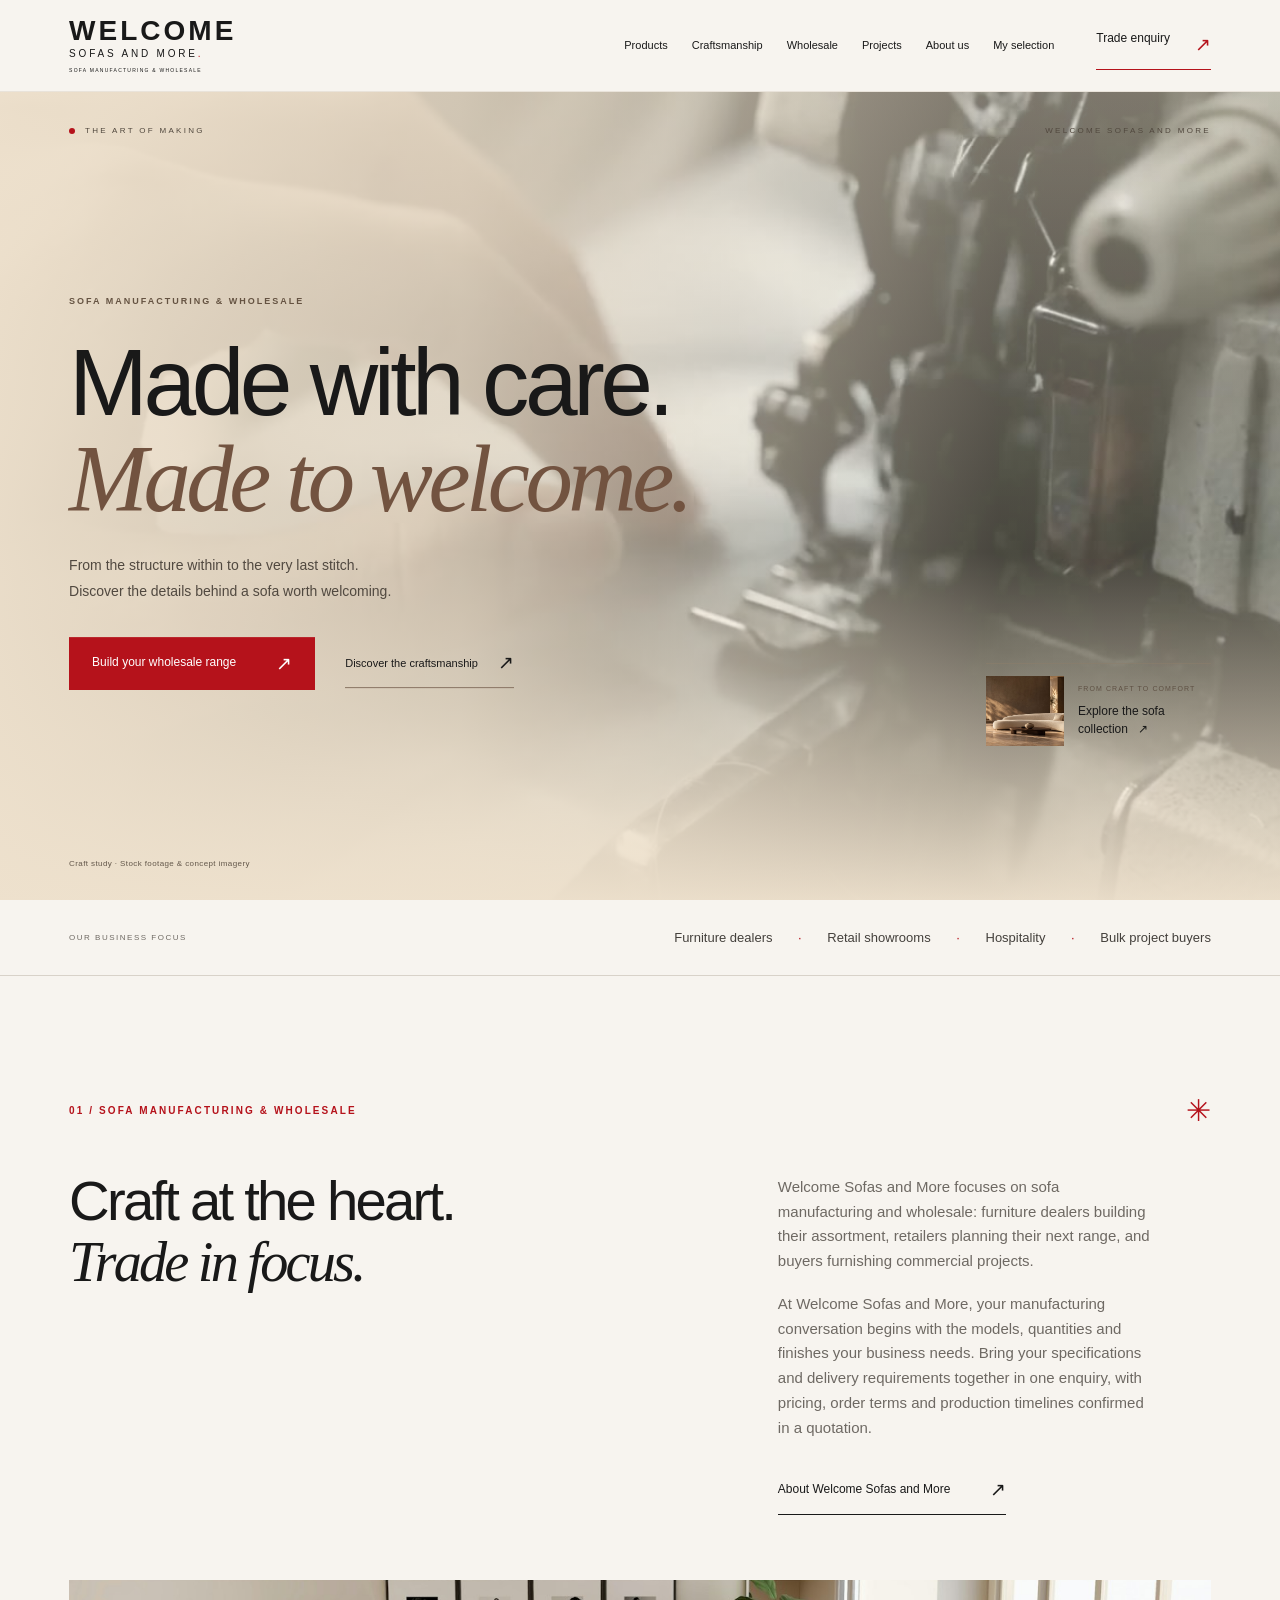
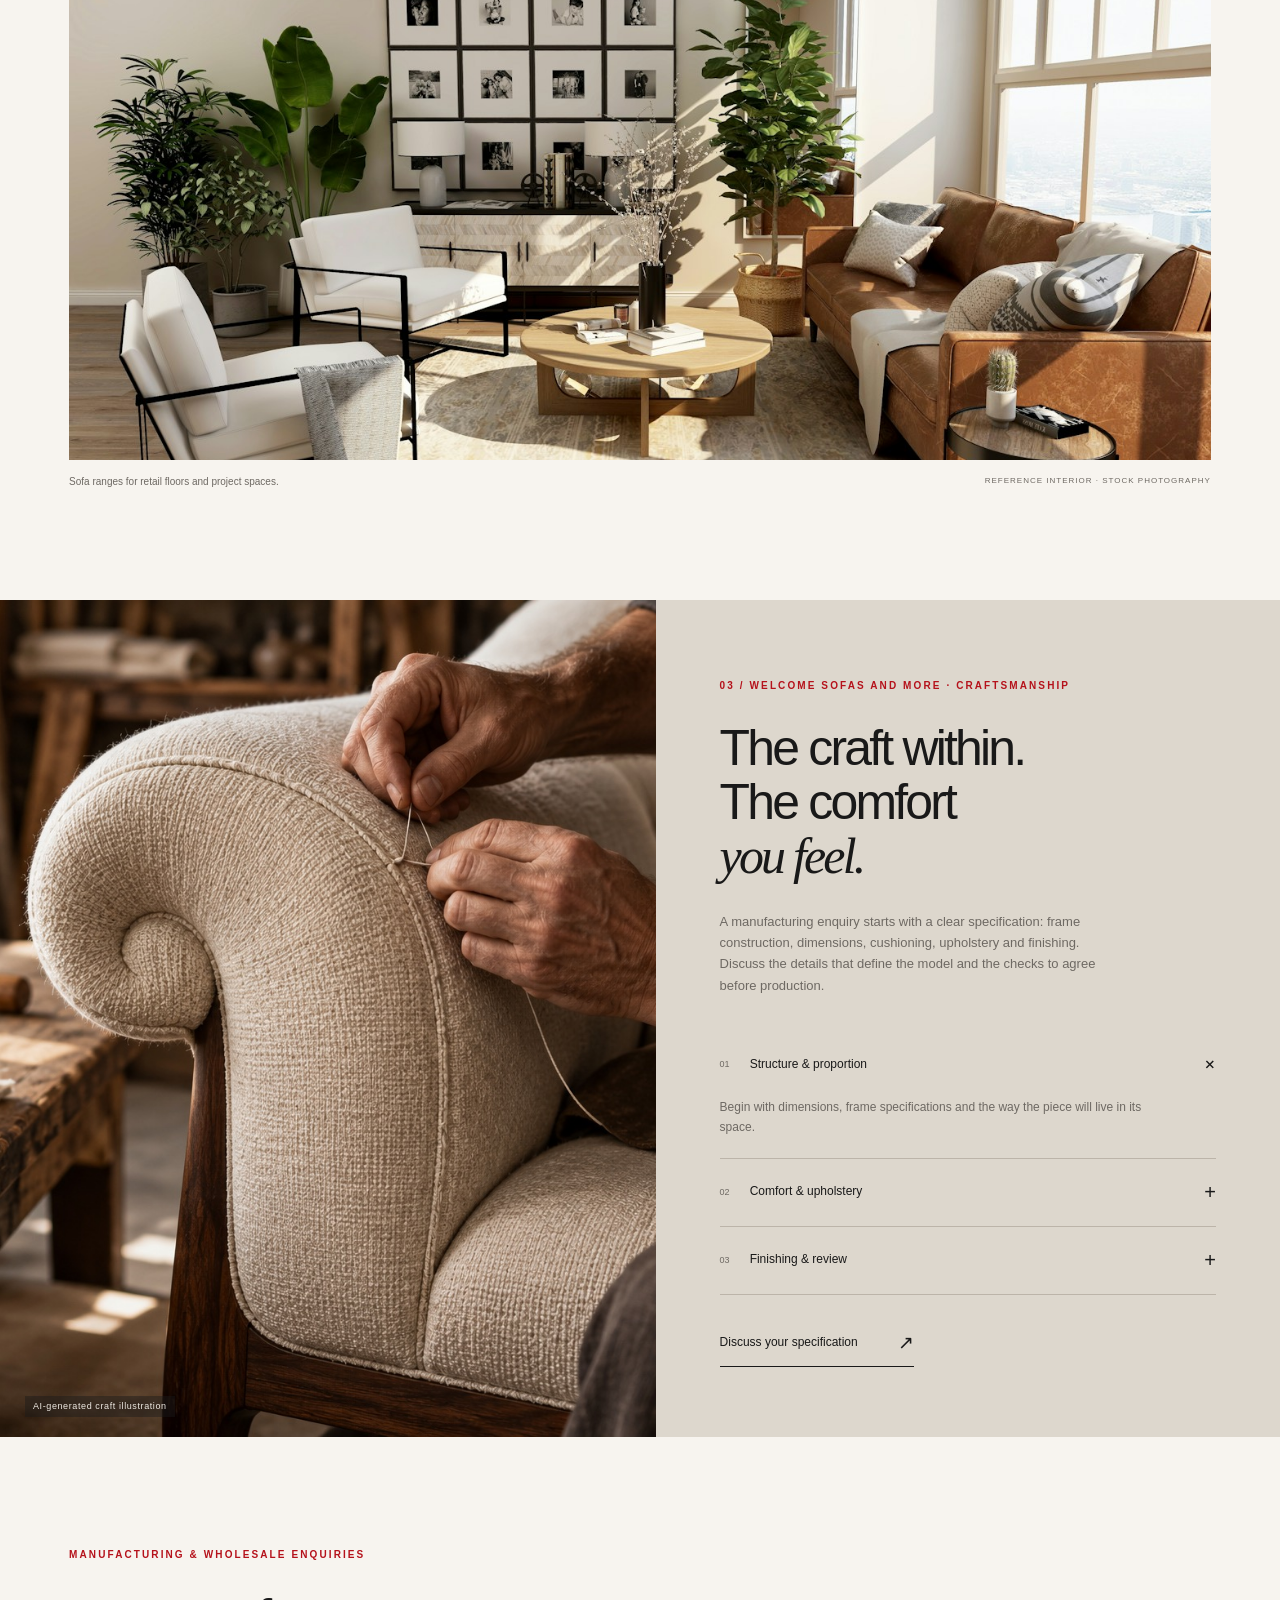
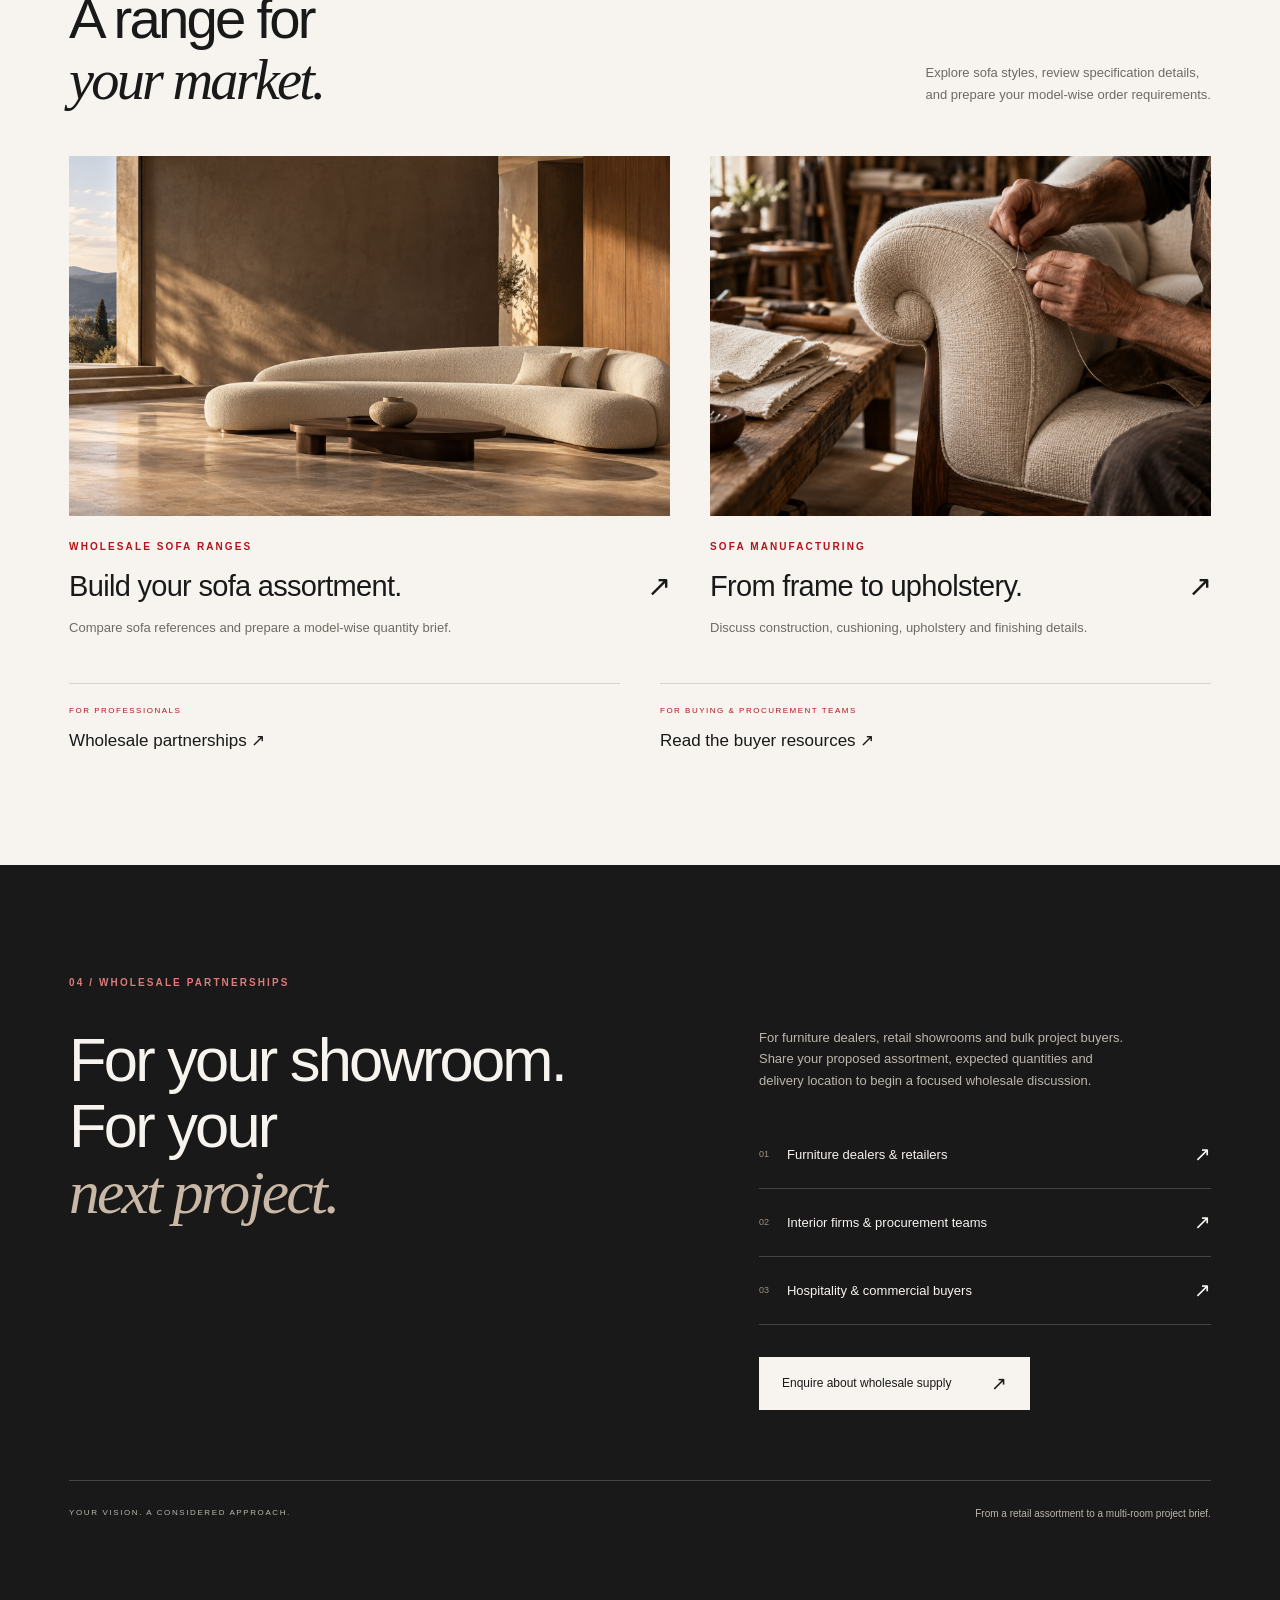
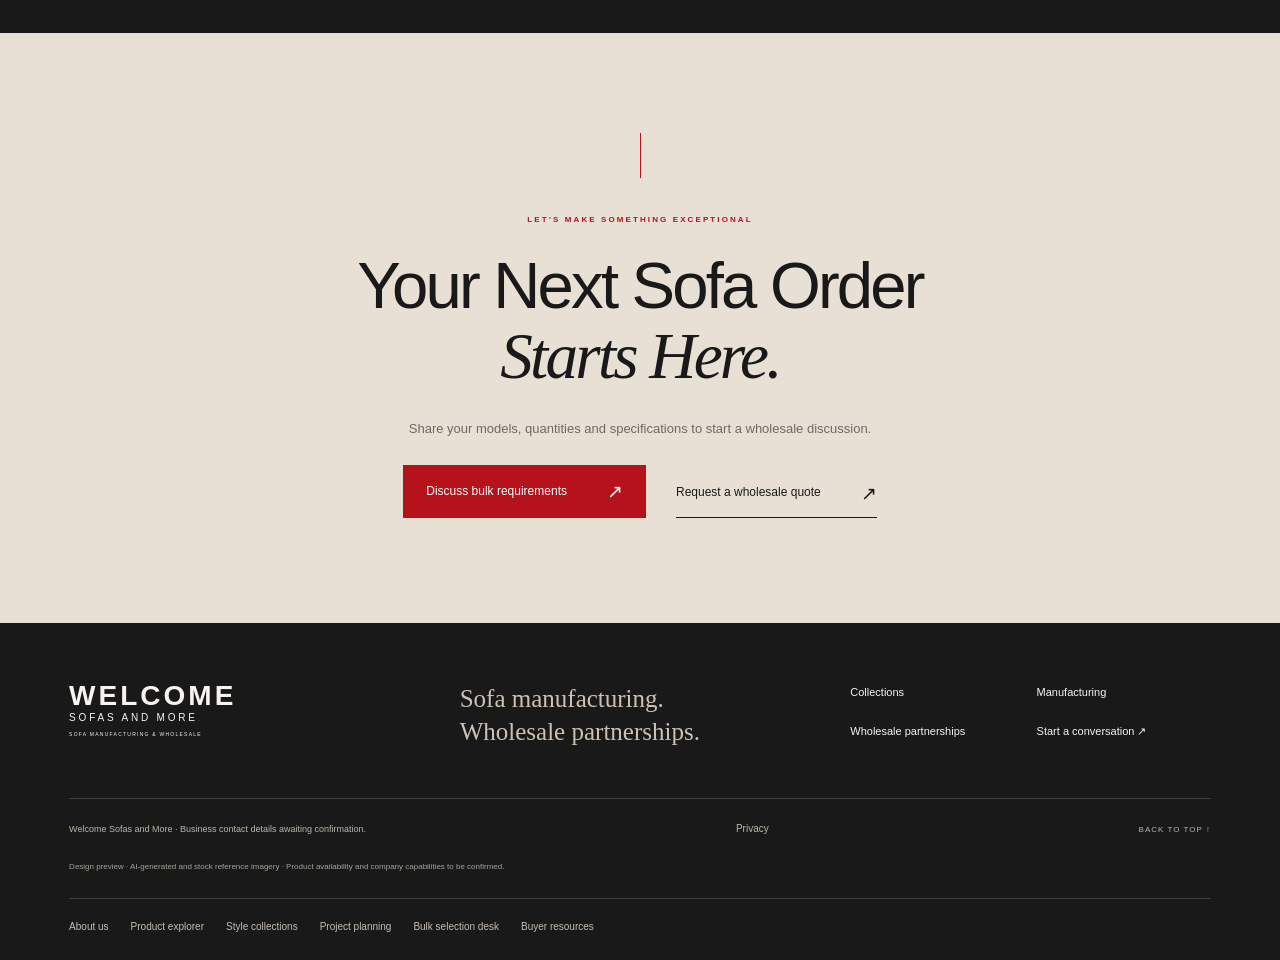
==== index.html @ 9135ab75 "Publish Welcome Sofas and More website" ====
<!doctype html>
<html lang="en">
<head>
<meta charset="utf-8"><meta name="viewport" content="width=device-width,initial-scale=1">
<title>Sofa Manufacturing & Wholesale Supply | Welcome Sofas and More</title>
<meta name="description" content="Sofa manufacturing and wholesale enquiries for furniture dealers, retailers, hospitality and commercial project buyers.">
<meta name="robots" content="noindex,nofollow">
<meta property="og:title" content="Sofa Manufacturing & Wholesale Supply"><meta property="og:description" content="Sofa manufacturing and wholesale enquiries for furniture dealers, retailers, hospitality and commercial project buyers."><meta property="og:type" content="website"><meta property="og:url" content="https://jaseelamp.github.io/welcome-sofas-and-more-site/index.html"><meta property="og:image" content="https://jaseelamp.github.io/welcome-sofas-and-more-site/assets/hero.jpg"><meta name="twitter:card" content="summary_large_image"><meta name="theme-color" content="#F7F4EF">
<link rel="icon" href="assets/favicon.svg" type="image/svg+xml"><link rel="stylesheet" href="style.css"><link rel="preload" as="image" href="assets/craft-poster.jpg">
<script src="config.js" defer></script><script src="catalog-data.js" defer></script><script src="app.js" defer></script><script src="commerce.js" defer></script>
<script src="hero-film.js" defer></script></head>
<body data-page="index.html">
<div class="reading-progress" aria-hidden="true"></div>
<a class="skip" href="#main">Skip to content</a>
<header class="header"><a href="index.html" class="wordmark" aria-label="Home"><span data-brand><span class="brand-name">WELCOME</span><span class="brand-subname">SOFAS AND MORE<span class="brand-dot">.</span></span></span><small>SOFA MANUFACTURING & WHOLESALE</small></a><nav aria-label="Main navigation" id="navigation"><a href="products.html">Products</a><a href="craft.html">Craftsmanship</a><a href="trade.html">Wholesale</a><a href="projects.html">Projects</a><a href="about.html">About us</a><a href="bulk.html">My selection</a></nav><a class="header-cta" href="enquire.html#enquire">Trade enquiry <span>↗</span></a><button class="menu-toggle" aria-expanded="false" aria-controls="navigation" aria-label="Open navigation"><span></span><span></span></button></header>
<main id="main"><section class="hero hero-cinema" id="home" aria-labelledby="hero-title">
<img class="hero-poster" src="assets/craft-poster.jpg" width="1280" height="720" alt="Close-up reference of hands guiding fabric through a sewing machine" fetchpriority="high">
<video id="hero-film" class="hero-film" muted loop playsinline preload="none" data-src="assets/craft-film.mp4" aria-hidden="true" tabindex="-1"></video>
<div class="hero-shade"></div><div class="cinema-topline"><span><i></i> THE ART OF MAKING</span><span>WELCOME SOFAS AND MORE</span></div>
<div class="hero-copy"><p class="eyebrow light">SOFA MANUFACTURING & WHOLESALE</p><h1 id="hero-title">Made with care.<br><em>Made to welcome.</em></h1><p class="hero-description">From the structure within to the very last stitch.<br class="desktop-break"> Discover the details behind a sofa worth welcoming.</p><div class="hero-actions"><a class="button red" href="enquire.html#enquire" data-enquiry="Wholesale & dealer enquiry">Build your wholesale range <span>↗</span></a><a class="text-link" href="craft.html#craft">Discover the craftsmanship <span>↗</span></a></div></div>
<a class="cinema-aside" href="products.html"><span class="cinema-aside-image"><img src="assets/hero-small.jpg" width="900" height="506" alt="Illustrative curved sofa design" loading="lazy"></span><span><small>FROM CRAFT TO COMFORT</small>Explore the sofa collection <b>↗</b></span></a>
<div class="cinema-bottom"><div class="film-chapters" role="group" aria-label="Craft film chapters" hidden><button type="button" data-film-time="0" aria-pressed="true"><span>01</span> Frame<i></i></button><button type="button" data-film-time="5.8" aria-pressed="false"><span>02</span> Stitch<i></i></button><button type="button" data-film-time="11.4" aria-pressed="false"><span>03</span> Form<i></i></button></div><div class="film-meta"><p id="film-caption">Craft study · Stock footage & concept imagery</p><button class="film-toggle" id="film-toggle" type="button" aria-controls="hero-film" hidden><span class="film-toggle-icon" aria-hidden="true">▶</span><span class="film-toggle-label">Play craft film</span></button></div></div>
<p class="sr-only" id="film-status" role="status"></p></section><div class="sector-strip"><span>OUR BUSINESS FOCUS</span><p>Furniture dealers <b>·</b> Retail showrooms <b>·</b> Hospitality <b>·</b> Bulk project buyers</p></div><section class="section philosophy" id="philosophy"><div class="section-kicker"><span class="index">01 / SOFA MANUFACTURING & WHOLESALE</span><span class="tiny-mark">✳</span></div><div class="philosophy-layout"><h2>Craft at the heart.<br><em>Trade in focus.</em></h2><div class="philosophy-copy"><p>Welcome Sofas and More focuses on sofa manufacturing and wholesale: furniture dealers building their assortment, retailers planning their next range, and buyers furnishing commercial projects.</p><p>At Welcome Sofas and More, your manufacturing conversation begins with the models, quantities and finishes your business needs. Bring your specifications and delivery requirements together in one enquiry, with pricing, order terms and production timelines confirmed in a quotation.</p><a class="line-link" href="about.html">About Welcome Sofas and More <span>↗</span></a></div></div><figure class="statement-image"><img src="assets/interior.jpg" width="1400" height="1050" loading="lazy" alt="Warm residential living space with leather seating and natural materials"><figcaption><span>Sofa ranges for retail floors and project spaces.</span><span>REFERENCE INTERIOR · STOCK PHOTOGRAPHY</span></figcaption></figure></section><section class="craft" id="craft"><div class="craft-image"><img src="assets/craft.jpg" width="1536" height="1024" loading="lazy" alt="Illustrative close-up of hands stitching a textured upholstered armrest"><span class="image-note">AI-generated craft illustration</span></div><div class="craft-copy"><p class="index">03 / WELCOME SOFAS AND MORE · CRAFTSMANSHIP</p><h2>The craft within.<br>The comfort<br><em>you feel.</em></h2><p>A manufacturing enquiry starts with a clear specification: frame construction, dimensions, cushioning, upholstery and finishing. Discuss the details that define the model and the checks to agree before production.</p><div class="craft-steps"><details open><summary><span>01</span> Structure & proportion <b>+</b></summary><p>Begin with dimensions, frame specifications and the way the piece will live in its space.</p></details><details><summary><span>02</span> Comfort & upholstery <b>+</b></summary><p>Discuss seat depth, cushion feel, upholstery composition and the performance your project needs.</p></details><details><summary><span>03</span> Finishing & review <b>+</b></summary><p>Agree on seam details, finish samples and inspection criteria before production is confirmed.</p></details></div><a class="line-link" href="enquire.html#enquire" data-enquiry="Custom sofa requirements">Discuss your specification <span>↗</span></a></div></section><section class="section home-discover"><div class="section-heading"><div><p class="index">MANUFACTURING & WHOLESALE ENQUIRIES</p><h2>A range for<br><em>your market.</em></h2></div><p>Explore sofa styles, review specification details,<br>and prepare your model-wise order requirements.</p></div><div class="discover-grid"><a href="products.html"><img src="assets/hero.jpg" width="1672" height="941" loading="lazy" alt="Sculptural ivory sofa"><span class="index">WHOLESALE SOFA RANGES</span><h3>Build your sofa assortment. <span>↗</span></h3><p>Compare sofa references and prepare a model-wise quantity brief.</p></a><a href="craft.html"><img src="assets/craft.jpg" width="1536" height="1024" loading="lazy" alt="Illustrative upholstery craft detail"><span class="index">SOFA MANUFACTURING</span><h3>From frame to upholstery. <span>↗</span></h3><p>Discuss construction, cushioning, upholstery and finishing details.</p></a></div><div class="discover-links"><a href="trade.html"><span>FOR PROFESSIONALS</span> Wholesale partnerships ↗</a><a href="journal.html"><span>FOR BUYING & PROCUREMENT TEAMS</span> Read the buyer resources ↗</a></div></section><section class="section partnerships" id="partnerships"><p class="index">04 / WHOLESALE PARTNERSHIPS</p><div class="partnership-layout"><h2>For your showroom.<br>For your<br><em>next project.</em></h2><div><p>For furniture dealers, retail showrooms and bulk project buyers. Share your proposed assortment, expected quantities and delivery location to begin a focused wholesale discussion.</p><div class="partner-list"><a href="enquire.html#enquire" data-enquiry="Wholesale & dealer enquiry"><span>01</span> Furniture dealers & retailers <b>↗</b></a><a href="enquire.html#enquire" data-enquiry="Interior designer & architect partnership"><span>02</span> Interior firms & procurement teams <b>↗</b></a><a href="enquire.html#enquire" data-enquiry="Hospitality & commercial project"><span>03</span> Hospitality & commercial buyers <b>↗</b></a></div><a class="button ivory" href="enquire.html#enquire" data-enquiry="Wholesale & dealer enquiry">Enquire about wholesale supply <span>↗</span></a></div></div><div class="partnership-foot"><span>YOUR VISION. A CONSIDERED APPROACH.</span><span>From a retail assortment to a multi-room project brief.</span></div></section><section class="finale"><p class="index">LET’S MAKE SOMETHING EXCEPTIONAL</p><h2>Your Next Sofa Order<br><em>Starts Here.</em></h2><p>Share your models, quantities and specifications to start a wholesale discussion.</p><div><a class="button red" href="enquire.html#enquire" data-enquiry="Wholesale & dealer enquiry">Discuss bulk requirements <span>↗</span></a><a class="line-link" href="enquire.html#enquire" data-enquiry="Wholesale & dealer enquiry">Request a wholesale quote <span>↗</span></a></div></section></main>
<footer><div class="footer-top"><a href="index.html" class="wordmark"><span data-brand><span class="brand-name">WELCOME</span><span class="brand-subname">SOFAS AND MORE<span class="brand-dot">.</span></span></span><small>SOFA MANUFACTURING & WHOLESALE</small></a><p>Sofa manufacturing.<br>Wholesale partnerships.</p><div><a href="collections.html#collections">Collections</a><a href="craft.html#craft">Manufacturing</a><a href="trade.html#partnerships">Wholesale partnerships</a><a href="enquire.html#enquire">Start a conversation ↗</a></div></div><div class="footer-bottom"><span>Welcome Sofas and More · Business contact details awaiting confirmation.</span><button data-policy>Privacy</button><a href="#main">BACK TO TOP ↑</a></div><p class="footer-disclosure">Design preview · AI-generated and stock reference imagery · Product availability and company capabilities to be confirmed.</p><div class="footer-explore"><a href="about.html">About us</a><a href="products.html">Product explorer</a><a href="collections.html">Style collections</a><a href="projects.html">Project planning</a><a href="bulk.html">Bulk selection desk</a><a href="journal.html">Buyer resources</a></div></footer>

<dialog id="privacy-dialog" aria-labelledby="privacy-title"><button class="dialog-close" aria-label="Close privacy information">×</button><div class="dialog-copy"><p class="index">YOUR INFORMATION</p><h2 id="privacy-title">Privacy information</h2><p id="privacy-text">This preview does not transmit your form entries or save contact information in browser storage. Non-personal product selections may be kept in session storage for this tab; download your schedule to keep a copy. Downloading a brief creates a file on your device. Contact entries remain in the page until it is closed or reloaded.</p><p>The website uses no analytics or marketing cookies. The hosting provider may process technical access logs. Welcome Sofas and More contact details and a full business privacy notice must be supplied before live enquiry collection is enabled.</p></div></dialog>
<noscript><p class="noscript">Enable JavaScript to explore collections and download an enquiry brief.</p></noscript>
</body></html>
---- style.css ----
:root{--ivory:#f7f4ef;--red:#b5121b;--wine:#78151b;--ink:#191919;--taupe:#a69a8d;--muted:#6e6963;--line:#d8d2c9;--serif:Georgia,'Times New Roman',serif;--sans:Arial,Helvetica,sans-serif;--gutter:clamp(24px,5.4vw,88px)}*{box-sizing:border-box}html{scroll-behavior:smooth;scroll-padding-top:92px}body{margin:0;background:var(--ivory);color:var(--ink);font:15px/1.65 var(--sans);-webkit-font-smoothing:antialiased}button,input,textarea,select{font:inherit}a{color:inherit;text-decoration:none}button{color:inherit;cursor:pointer}button,a,input,select,textarea,summary{-webkit-tap-highlight-color:transparent}button{border:0;background:none}button:focus-visible,a:focus-visible,summary:focus-visible{outline:2px solid var(--red);outline-offset:6px}input:focus,select:focus,textarea:focus{outline:2px solid var(--red);outline-offset:3px}img{display:block;width:100%;object-fit:cover}figure,p,h1,h2,h3{margin:0}h1,h2,h3{font-weight:400}h2{font-size:clamp(40px,4.4vw,68px);line-height:1.08;letter-spacing:-2.8px}h2 em{font-family:var(--serif);font-weight:400}h3{font-size:24px;line-height:1.2;letter-spacing:-.7px}p{color:var(--muted)}.index,.eyebrow{font-size:10px;letter-spacing:2.1px;font-weight:600}.index{color:var(--red)}.section{padding:110px var(--gutter)}.button{display:inline-flex;align-items:center;justify-content:space-between;gap:40px;min-height:53px;padding:15px 23px;font-size:12px;font-weight:500;transition:background .2s,transform .2s}.button span{font-size:19px;line-height:1}.button:hover{transform:translateY(-2px)}.red{background:var(--red);color:white}.red:hover{background:var(--wine)}.ivory{background:var(--ivory);color:var(--ink)}.line-link{display:inline-flex;align-items:center;justify-content:space-between;gap:40px;padding:12px 0 8px;border-bottom:1px solid currentColor;font-size:12px}.line-link span,.text-link span{font-size:19px}.line-link:hover{color:var(--red)}.fineprint{font-size:11px;line-height:1.65;color:var(--muted)}.skip{position:fixed;top:-80px;left:20px;z-index:100;background:var(--ivory);padding:12px}.skip:focus{top:10px}.header{height:92px;background:var(--ivory);padding:0 var(--gutter);display:flex;align-items:center;justify-content:space-between;gap:30px;position:sticky;top:0;z-index:20;border-bottom:1px solid #e9e3da}.wordmark{display:flex;flex-direction:column;line-height:1}.wordmark>span{font-size:25px;letter-spacing:-1px;font-weight:700}.brand-dot{color:var(--red)}.wordmark small{font-size:6.5px;letter-spacing:1.8px;margin-top:8px;font-weight:400}.header nav{display:flex;gap:32px;margin-left:auto;margin-right:32px}.header nav a{font-size:11px}.header nav a:hover{color:var(--red)}.header-cta{font-size:12px;border-bottom:1px solid var(--red);padding:8px 0;display:flex;gap:25px}.header-cta span{color:var(--red);font-size:19px}.menu-toggle{display:none}.hero{position:relative;height:min(780px,calc(100svh - 92px));min-height:590px;color:white;overflow:hidden}.hero>img{position:absolute;height:100%;object-position:center 65%}.hero-shade{position:absolute;inset:0;background:linear-gradient(90deg,rgba(25,20,16,.50),transparent 80%),linear-gradient(0deg,rgba(22,18,15,.45),transparent 25%)}.hero-copy{position:relative;padding:64px var(--gutter) 80px;max-width:1000px}.eyebrow.light{color:#fff;display:flex;align-items:center;gap:10px;font-size:9px;letter-spacing:2px}.eyebrow i{width:6px;height:6px;background:#e24144;display:inline-block}.hero h1{font-size:clamp(70px,7.4vw,112px);line-height:.96;letter-spacing:-5.5px;margin:29px 0 24px}.hero h1 em{font-family:var(--serif);font-weight:400}.hero-description{color:#f4eee9;font-size:13px;line-height:1.8}.hero-actions{display:flex;align-items:center;gap:30px;margin-top:27px}.text-link{font-size:11px;display:flex;align-items:center;gap:20px;border-bottom:1px solid #ffffff80;padding:8px 0}.hero-bottom{position:absolute;bottom:26px;left:var(--gutter);right:var(--gutter);display:flex;justify-content:space-between;align-items:center;font-size:8px;letter-spacing:1.7px}.hero-bottom a{display:flex;gap:20px;align-items:center}.hero-bottom a span{font-size:20px}.image-note{font-size:9px;letter-spacing:.6px;color:#eee9e2}.sector-strip{padding:27px var(--gutter);display:flex;align-items:center;justify-content:space-between;border-bottom:1px solid var(--line);gap:25px}.sector-strip>span{font-size:8px;letter-spacing:1.5px;color:var(--muted)}.sector-strip p{font-size:13px;color:#44403c}.sector-strip b{color:var(--red);margin:0 22px;font-weight:400}.section-kicker{display:flex;justify-content:space-between;align-items:center;margin-bottom:35px}.tiny-mark{font-size:30px;color:var(--red)}.philosophy-layout{display:grid;grid-template-columns:1.4fr 1fr;gap:8vw}.philosophy-copy{max-width:380px;padding-top:4px}.philosophy-copy p+p{margin-top:18px}.philosophy-copy .line-link{margin-top:22px}.statement-image{margin-top:65px}.statement-image img{height:480px;object-position:center 55%}.statement-image figcaption{display:flex;justify-content:space-between;margin-top:14px;font-size:10px;color:var(--muted)}.statement-image figcaption span+span{font-size:8px;letter-spacing:1px}.collections{background:#eeebe5}.section-heading{display:flex;justify-content:space-between;align-items:flex-end;gap:50px;margin-bottom:46px}.section-heading .index{margin-bottom:25px}.section-heading>p{font-size:13px;margin-bottom:5px}.collection-tabs{display:flex;gap:30px;border-bottom:1px solid #cbc4bb;margin-bottom:35px;overflow-x:auto;scrollbar-width:thin}.collection-tabs button{white-space:nowrap;font-size:11px;padding:13px 0;border-bottom:2px solid transparent;color:#655f58}.collection-tabs button[aria-pressed=true]{border-color:var(--red);color:var(--red)}.collection-tabs sup{font-size:8px;padding-left:5px}.collection-grid{display:grid;grid-template-columns:1.3fr 1fr;column-gap:34px;row-gap:48px}.collection-card button{display:block;width:100%;text-align:left;padding:0}.collection-card .picture{overflow:hidden;background:#ded7ce;position:relative}.collection-card img{height:330px;transition:transform .6s}.collection-card:nth-child(4n+1) img{height:440px}.collection-card:nth-child(4n+2){padding-top:100px}.collection-card:nth-child(4n+3){width:88%}.collection-card:nth-child(4n+4){margin-top:60px}.collection-card button:hover img{transform:scale(1.035)}.collection-card .card-line{display:flex;justify-content:space-between;align-items:center;padding-top:17px}.collection-card .card-line>span{font-size:25px}.collection-card .card-line h3{font-size:27px}.collection-card .card-line p{font-size:10px;margin-top:6px;letter-spacing:.2px}.collection-card .number{position:absolute;top:18px;left:20px;font-size:9px;letter-spacing:1px;background:var(--ivory);padding:4px 8px}.collections>.fineprint{margin-top:35px}.craft{display:grid;grid-template-columns:1.05fr 1fr;background:#ddd7cd}.craft-image{position:relative;min-height:720px}.craft-image img{height:100%;position:absolute;object-position:59% center}.craft-image .image-note{position:absolute;left:25px;bottom:20px;background:#19191970;padding:3px 8px}.craft-copy{padding:78px 5vw 70px}.craft-copy h2{font-size:clamp(38px,3.9vw,60px);margin:27px 0}.craft-copy>p:not(.index){font-size:13px;max-width:390px}.craft-steps{margin:35px 0 20px}details{border-bottom:1px solid #bcb4a9}summary{list-style:none;cursor:pointer;display:flex;gap:20px;align-items:center;padding:17px 0;font-size:12px}summary::-webkit-details-marker{display:none}summary>span:first-child{font-size:9px;color:var(--muted)}summary b{font-weight:400;margin-left:auto;font-size:20px}details[open] summary b{transform:rotate(45deg)}details p{font-size:12px;padding:0 0 20px;max-width:430px}.partnerships{background:var(--ink);color:var(--ivory)}.partnerships>.index{color:#dc7b7b}.partnership-layout{display:grid;grid-template-columns:1.3fr 1fr;gap:8vw;margin-top:35px}.partnership-layout h2{font-size:clamp(45px,4.8vw,74px)}.partnership-layout h2 em{color:#c9b8a6}.partnership-layout>div>p{color:#bcb6ad;font-size:13px;max-width:380px}.partner-list{margin:30px 0 32px}.partner-list a{display:flex;align-items:center;gap:18px;padding:17px 0;border-bottom:1px solid #48423e;font-size:13px}.partner-list a span{font-size:9px;color:#9e9286}.partner-list a b{margin-left:auto;font-size:20px;font-weight:400}.partner-list a:hover{color:#d7a99c}.partnership-foot{border-top:1px solid #48423e;margin-top:70px;padding-top:25px;display:flex;justify-content:space-between;font-size:10px;color:#bcb6ad}.partnership-foot span:first-child{font-size:8px;letter-spacing:1.6px}.project-gallery{display:grid;grid-template-columns:1.8fr 1fr;gap:65px}.project-large img{height:490px}.project-large figcaption{display:flex;justify-content:space-between;align-items:center;margin-top:23px}.project-large .index{font-size:8px}.project-large h3{margin-top:8px;font-size:29px}.circle-link{width:45px;height:45px;border:1px solid var(--line);border-radius:50%;display:grid;place-items:center;font-size:20px}.circle-link:hover{border-color:var(--red);color:var(--red)}.project-select{padding-top:25px}.project-select>.index{font-size:8px;margin-bottom:30px}.project-select button{display:flex;align-items:center;justify-content:space-between;text-align:left;width:100%;padding:23px 0;border-bottom:1px solid var(--line);font-size:15px}.project-select button span{font-size:9px;letter-spacing:1px}.project-select button[aria-pressed=true]{color:var(--red);border-color:var(--red)}.project-select .fineprint{max-width:280px;margin-top:32px}.materials{background:#e9e4dc;display:grid;grid-template-columns:1fr 1fr;gap:8vw;align-items:center}.material-visual{position:relative}.material-visual img{height:560px;object-position:50% center}.material-visual>span{position:absolute;bottom:25px;left:25px;color:#fff;font-size:9px;letter-spacing:1.5px}.material-copy .index{margin-bottom:25px}.material-copy h2{font-size:clamp(38px,4vw,59px)}.material-copy>p:not(.index){font-size:13px;margin-top:24px;max-width:370px}.swatches{display:flex;gap:16px;margin:30px 0 26px}.swatch{width:39px;height:39px;border-radius:50%;border:4px solid #e9e4dc;outline:1px solid transparent;transition:outline .2s}.swatch[aria-pressed=true]{outline-color:var(--ink)}.swatch:focus-visible{outline:2px solid var(--red)}.linen{background:#b9a990}.boucle{background:#e1d6c3}.velvet{background:#36564b}.leather{background:#965831}.wine{background:#78151b}.material-description{min-height:105px}.material-description h3{font-size:21px;margin-bottom:10px}.material-description p{font-size:12px;max-width:340px}.material-copy>.fineprint{font-size:10px!important}.specifications{display:grid;grid-template-columns:1fr 1fr;gap:8vw}.specifications .index{margin-bottom:25px}.specifications h2{font-size:clamp(38px,3.7vw,55px)}.specifications>div>p:last-child{margin-top:25px;font-size:13px}.spec-list{padding-top:15px}.spec-list summary{justify-content:space-between;font-size:14px;padding:22px 0}.spec-list summary span{font-size:21px}.spec-list details{border-color:var(--line)}.spec-list details p{font-size:13px}.finale{text-align:center;background:#e8e0d5;padding:100px 24px 105px;position:relative}.finale:before{content:'';width:1px;height:45px;background:var(--red);display:block;margin:0 auto 35px}.finale .index{font-size:8px;margin-bottom:25px}.finale h2{font-size:clamp(45px,5.1vw,78px)}.finale>p:not(.index){font-size:13px;margin:26px 0}.finale>div{display:flex;gap:30px;justify-content:center;align-items:center}.enquiry{display:grid;grid-template-columns:1fr 1.25fr;gap:8vw}.enquiry-intro .index{margin-bottom:25px}.enquiry-intro h2{font-size:clamp(40px,4vw,60px)}.enquiry-intro>p:not(.index){font-size:13px;margin-top:28px}.preview-note{border-left:2px solid var(--red);padding-left:18px;margin-top:45px;max-width:310px}.preview-note strong{font-size:11px;font-weight:500}.preview-note p{font-size:11px;margin-top:8px}form{display:grid;grid-template-columns:1fr 1fr;gap:24px}.field{display:flex;flex-direction:column}.full{grid-column:1/-1}.field label{font-size:10px;margin-bottom:8px}.field label span{color:var(--red)}input,select,textarea{width:100%;background:transparent;border:0;border-bottom:1px solid #bdb5aa;border-radius:0;padding:10px 0 13px;font-size:12px;color:var(--ink)}select{padding-right:20px}textarea{resize:vertical;min-height:95px}input[type=checkbox]{width:15px;height:15px;accent-color:var(--red);flex:none}.consent{display:flex;align-items:flex-start;gap:12px;font-size:10px;color:var(--muted)}.consent input{margin:2px 0}.inline-button{padding:0;text-decoration:underline;font-size:inherit}.form-bottom{display:flex;justify-content:space-between;align-items:center;gap:15px}.form-bottom>span{font-size:9px;color:var(--muted)}#form-status{font-size:12px}#form-status:empty{display:none}#form-status.error{color:var(--red)}#form-status.success{color:#2d6048}.honey{position:absolute;left:-10000px;width:1px;height:1px;overflow:hidden}footer{background:var(--ink);color:var(--ivory);padding:60px var(--gutter) 25px}.footer-top{display:grid;grid-template-columns:1fr 1fr 1fr;gap:30px;padding-bottom:50px}.footer-top>p{font-family:var(--serif);font-size:25px;line-height:1.3;color:#ccc1b4}.footer-top>div{display:grid;grid-template-columns:1fr 1fr;gap:12px;font-size:11px}.footer-bottom{display:flex;align-items:center;justify-content:space-between;gap:25px;border-top:1px solid #443f39;padding-top:22px;color:#bdb5aa;font-size:9px}.footer-bottom button{padding:0;font-size:10px}.footer-bottom a{font-size:8px;letter-spacing:1px}.footer-disclosure{font-size:8px;color:#aaa197;margin-top:22px}dialog{border:0;background:var(--ivory);padding:0;max-width:850px;width:calc(100% - 40px);max-height:85svh;color:var(--ink)}dialog::backdrop{background:#191919b8;backdrop-filter:blur(4px)}dialog>img{height:300px}.dialog-copy{padding:40px}.dialog-copy h2{font-size:44px;margin:17px 0 20px}.dialog-copy>p{font-size:13px}.dialog-copy .fineprint{font-size:11px;margin:20px 0}.dialog-copy .button{margin-top:12px}.dialog-close{position:absolute;right:15px;top:15px;z-index:2;background:var(--ivory);width:38px;height:38px;border-radius:50%;font-size:26px;line-height:1}.noscript{padding:20px;background:var(--ivory)}[hidden]{display:none!important}
@media(min-width:1600px){.hero-copy{padding-top:80px}.hero{height:830px;max-height:none}.section{padding-top:130px;padding-bottom:130px}}@media(max-width:1100px){.header nav{gap:20px;margin-right:10px}.header{gap:20px}.wordmark>span{font-size:22px}.hero h1{font-size:88px}.hero-copy{padding-top:60px}.sector-strip b{margin:0 12px}.section{padding-top:85px;padding-bottom:85px}.philosophy-layout{gap:40px}.craft-copy{padding:55px 35px}.craft-image{min-height:650px}.project-gallery{gap:35px}.project-large img{height:430px}.materials{gap:45px}.material-visual img{height:500px}.enquiry{gap:45px}.collection-card img{height:280px}.collection-card:nth-child(4n+1) img{height:370px}.collection-card:nth-child(4n+2){padding-top:75px}}
@media(max-width:760px){html{scroll-padding-top:74px}.header{height:74px;padding:0 24px;gap:20px}.wordmark>span{font-size:22px}.wordmark small{font-size:5.5px;letter-spacing:1.4px}.header-cta{margin-left:auto;font-size:10px;gap:12px}.header-cta span{font-size:15px}.menu-toggle{display:flex;width:28px;height:40px;flex-direction:column;justify-content:center;gap:6px;padding:0}.menu-toggle span{display:block;width:23px;height:1px;background:var(--ink)}.header nav{display:none;position:absolute;left:0;right:0;top:74px;margin:0;padding:25px;background:var(--ivory);box-shadow:0 15px 20px #19191915}.header nav.open{display:flex;flex-direction:column;gap:0}.header nav a{padding:14px 0;font-size:16px;border-bottom:1px solid var(--line)}.hero{height:calc(100svh - 74px);min-height:620px;max-height:800px}.hero>img{object-position:61% center}.hero-shade{background:linear-gradient(180deg,#19120d75,transparent 75%),linear-gradient(0deg,#19120d70,transparent 30%)}.hero-copy{padding:53px 24px 0}.eyebrow.light{font-size:7px;letter-spacing:1.2px}.hero h1{font-size:clamp(59px,13vw,92px);letter-spacing:-3px;margin:28px 0 23px}.hero-description{font-size:12px;max-width:285px}.desktop-break{display:none}.hero-actions{gap:23px;align-items:flex-start;flex-direction:column;margin-top:27px}.hero .button{min-height:48px;padding:13px 18px;font-size:11px;gap:25px}.hero .text-link{font-size:10px}.hero-bottom{left:24px;right:24px;bottom:21px;font-size:7px}.hero-bottom>span:first-child{display:none}.hero-bottom .image-note{font-size:8px;max-width:120px}.hero-bottom a{gap:12px}.sector-strip{flex-direction:column;gap:12px;padding:23px 20px}.sector-strip>span{font-size:7px}.sector-strip p{font-size:10px;text-align:center;line-height:2}.sector-strip b{margin:0 8px}.section{padding:65px 24px}h2{font-size:42px;letter-spacing:-1.8px}.index{font-size:8px;letter-spacing:1.7px}.philosophy-layout{grid-template-columns:1fr;gap:25px}.philosophy-copy{max-width:100%;font-size:13px}.section-kicker{margin-bottom:25px}.statement-image{margin-top:35px}.statement-image img{height:320px}.statement-image figcaption{font-size:9px;gap:12px;align-items:start}.statement-image figcaption span+span{font-size:6px;max-width:110px;text-align:right}.section-heading{display:block;margin-bottom:28px}.section-heading .index{margin-bottom:20px}.section-heading>p{margin-top:24px;font-size:12px}.collection-tabs{gap:25px;margin-right:-24px;padding-right:24px;margin-bottom:27px}.collection-tabs button{font-size:10px}.collection-grid{grid-template-columns:1fr;gap:35px}.collection-card:nth-child(n){width:100%;margin:0;padding:0}.collection-card:nth-child(n) img{height:310px}.collection-card .card-line h3{font-size:26px}.collections>.fineprint{font-size:10px}.craft{grid-template-columns:1fr}.craft-image{min-height:400px}.craft-copy{padding:50px 24px}.craft-copy h2{font-size:43px}.partnership-layout{grid-template-columns:1fr;gap:35px;margin-top:25px}.partnership-layout h2{font-size:46px}.partnership-foot{margin-top:45px;display:block}.partnership-foot span{display:block}.partnership-foot span+span{margin-top:10px}.project-gallery{grid-template-columns:1fr;gap:25px}.project-large img{height:340px}.project-large h3{font-size:25px}.project-select{padding-top:15px}.project-select>.index{margin-bottom:10px}.project-select button{font-size:13px;padding:18px 0}.project-select .fineprint{max-width:none;margin-top:20px;font-size:10px}.materials{grid-template-columns:1fr;gap:40px}.material-visual img{height:350px}.material-copy h2{font-size:42px}.specifications{grid-template-columns:1fr;gap:25px}.specifications h2{font-size:42px}.finale{padding:60px 24px}.finale h2{font-size:43px;letter-spacing:-2px}.finale>p:not(.index){font-size:12px;max-width:270px;margin:23px auto}.finale>div{flex-direction:column;gap:15px}.finale .index{font-size:7px;letter-spacing:1.3px}.enquiry{grid-template-columns:1fr;gap:35px}.enquiry-intro h2{font-size:44px}.preview-note{max-width:100%;margin-top:25px}form{gap:22px 20px}.form-bottom{flex-wrap:wrap}footer{padding:45px 24px 24px}.footer-top{grid-template-columns:1fr 1fr;row-gap:35px}.footer-top>p{font-size:20px}.footer-top>div{grid-column:1/-1}.footer-bottom{flex-wrap:wrap;gap:15px}.footer-bottom>span{flex-basis:100%;font-size:8px}.footer-bottom>a{margin-left:auto}.footer-disclosure{font-size:8px}.dialog-copy{padding:28px 23px}.dialog-copy h2{font-size:36px}dialog>img{height:230px}.dialog-copy .index{font-size:7px}.material-description{min-height:90px}}@media(prefers-reduced-motion:reduce){html{scroll-behavior:auto}*,*:before,*:after{transition:none!important;animation:none!important}}
/* Editorial depth and progressive motion */
.reading-progress{position:fixed;left:0;top:0;width:100%;height:3px;background:var(--red);z-index:100;transform:scaleX(0);transform-origin:left;pointer-events:none}.header{transition:box-shadow .3s}.header.has-scrolled{box-shadow:0 5px 22px #1919190b}.hero-copy>.eyebrow,.hero-copy>h1,.hero-description,.hero-actions{animation:hero-enter 1s both}.hero-copy>h1{animation-delay:.12s}.hero-description{animation-delay:.24s}.hero-actions{animation-delay:.36s}@keyframes hero-enter{from{opacity:0;transform:translateY(22px)}to{opacity:1;transform:translateY(0)}}.reveal-pending{opacity:0;transform:translateY(28px);transition:opacity .8s ease,transform .8s cubic-bezier(.2,.65,.3,1)}.reveal-pending.is-visible{opacity:1;transform:none}.button span,.line-link span,.circle-link{transition:transform .25s}.button:hover span,.line-link:hover span{transform:translate(3px,-3px)}.swatch{transition:transform .25s,outline .25s}.swatch:hover{transform:translateY(-4px)}.collection-card{animation:hero-enter .5s both}.collection-card:nth-child(2){animation-delay:.08s}.collection-card:nth-child(3){animation-delay:.14s}.image-transition{animation:image-change .6s ease}@keyframes image-change{from{opacity:.35;transform:scale(1.015)}to{opacity:1;transform:scale(1)}}.journal{border-top:1px solid var(--line)}.journal-grid{display:grid;grid-template-columns:repeat(3,1fr);gap:45px}.journal-grid article{border-top:1px solid var(--line);padding-top:20px}.journal-number{display:block;font:italic 52px var(--serif);color:#a69a8d;margin-bottom:32px}.journal-grid .index{font-size:8px}.journal-grid h3{font-size:29px;margin:18px 0;line-height:1.15}.journal-grid article>p:not(.index){font-size:13px}.journal-grid details{margin-top:22px;border-color:var(--line)}.journal-grid summary{font-size:11px;justify-content:space-between}.journal-grid summary>span{font-size:18px}.article-body h4{font-weight:500;font-size:13px;margin:18px 0 8px}.article-body p{font-size:12px;padding-bottom:10px}.planner{background:#e9e4dc}.planner-layout{display:grid;grid-template-columns:1fr 1.1fr;gap:7vw}.planner-controls fieldset{border:0;border-bottom:1px solid #c7beb2;padding:0 0 28px;margin:0 0 28px;min-width:0}.planner-controls legend,.planner-range label{font-size:15px;width:100%;padding:0;margin-bottom:17px}.planner-controls legend>span,.planner-range label>span{font-size:10px;color:var(--red);margin-right:16px}.choice-group{display:flex;flex-wrap:wrap;gap:10px}.choice-group button{border:1px solid #b6a99a;padding:11px 15px;font-size:11px;transition:color .25s,background .25s,border-color .25s}.choice-group button:hover{border-color:var(--red)}.choice-group button[aria-pressed=true]{background:var(--ink);border-color:var(--ink);color:var(--ivory)}.planner-range label{display:block}.planner-range output{float:right;color:var(--red);font-size:22px;line-height:1}.planner-range input{accent-color:var(--red);padding:10px 0;border:0;cursor:pointer}.planner-range>div{display:flex;justify-content:space-between;font-size:10px;color:var(--muted)}.planner-controls>.fineprint{margin-top:30px;max-width:380px}.planner-result{background:var(--ivory)}.planner-result>img{height:260px}.planner-result-copy{padding:30px}.planner-result-copy h3{font-size:30px;margin:13px 0 18px}.planner-result-copy>p:not(.index){font-size:13px}.planner-result-copy .line-link{margin-top:17px}#planner-status{font-size:11px;margin-top:10px;color:#36564b}.process-story{display:grid;grid-template-columns:1fr 1fr;gap:7vw}.process-story h2{font-size:clamp(38px,3.6vw,56px);margin:25px 0}.process-story>div>p:last-child{font-size:13px}.process-story ol{list-style:none;margin:0;padding:0}.process-story li{display:flex;gap:25px;border-top:1px solid var(--line);padding:25px 0}.process-story li>span{font-size:10px;color:var(--red);padding-top:5px}.process-story li h3{font-size:23px;margin-bottom:10px}.process-story li p{font-size:13px}.header nav a[aria-current=location]{color:var(--red)}
@media(max-width:760px){.journal-grid{grid-template-columns:1fr;gap:35px}.journal-number{margin-bottom:20px;font-size:42px}.journal-grid h3{font-size:29px}.planner-layout,.process-story{grid-template-columns:1fr;gap:35px}.planner-controls legend,.planner-range label{font-size:14px}.planner-result>img{height:230px}.planner-result-copy{padding:25px}.planner-result-copy h3{font-size:27px}.process-story h2{font-size:40px}.journal-grid article>p:not(.index){max-width:480px}.choice-group button{padding:12px;font-size:10px}}
@media(prefers-reduced-motion:reduce){.reveal-pending{opacity:1;transform:none}.hero-copy>*{animation:none!important}.image-transition,.collection-card{animation:none!important}}
/* Shared multipage shell */
main h1:not(#hero-title){font-weight:400;font-size:clamp(40px,4.4vw,68px);line-height:1.08;letter-spacing:-2.8px;margin:0}main h1:not(#hero-title) em{font-family:var(--serif);font-weight:400}.breadcrumb{display:flex;gap:16px;padding:22px var(--gutter);font-size:9px;letter-spacing:1.3px;border-bottom:1px solid var(--line);color:var(--muted)}.breadcrumb a:hover{color:var(--red)}.header nav a[aria-current=page]{color:var(--red);text-decoration:underline;text-underline-offset:7px}.craft-copy h1{margin:27px 0!important;font-size:clamp(38px,3.9vw,60px)!important}.partnership-layout h1{font-size:clamp(45px,4.8vw,74px)!important}.partnership-layout h1 em{color:#c9b8a6}.enquiry-intro h1{font-size:clamp(40px,4vw,60px)!important}.discover-grid{display:grid;grid-template-columns:1.2fr 1fr;gap:40px}.discover-grid img{height:360px;transition:filter .4s}.discover-grid a:hover img{filter:brightness(.9)}.discover-grid .index{display:block;margin:23px 0 13px}.discover-grid h3{display:flex;justify-content:space-between;font-size:29px}.discover-grid p{font-size:13px;margin-top:13px}.discover-links{display:grid;grid-template-columns:1fr 1fr;gap:40px;margin-top:45px}.discover-links a{border-top:1px solid var(--line);padding-top:20px;font-size:17px}.discover-links span{display:block;font-size:8px;letter-spacing:1.5px;color:var(--red);margin-bottom:10px}.journal-next{padding:75px var(--gutter);background:#e9e4dc}.journal-next h2{margin:25px 0}.journal-next .button{margin-top:15px}@media(max-width:760px){main h1:not(#hero-title){font-size:42px;letter-spacing:-1.8px}.discover-grid,.discover-links{grid-template-columns:1fr;gap:35px}.discover-grid img{height:280px}.discover-grid h3{font-size:25px}.breadcrumb{padding:18px 24px;font-size:8px}.craft-copy h1{font-size:43px!important}.partnership-layout h1{font-size:46px!important}.enquiry-intro h1{font-size:44px!important}}
/* Manufacturing and wholesale positioning */
.hero h1{font-size:clamp(64px,6.5vw,100px);letter-spacing:-4.5px}.hero-description{max-width:520px}.header-cta{white-space:nowrap}@media(max-width:760px){.hero h1{font-size:clamp(43px,10.5vw,74px);letter-spacing:-2px;line-height:1.05}.header-cta{font-size:9px;gap:8px}.hero-description{max-width:300px}}
/* Welcome Sofas and More: editorial identity and trade selection tools. */
.wordmark>span{display:flex;flex-direction:column;gap:5px;letter-spacing:0}.brand-name{font-size:28px;letter-spacing:3px;line-height:.9;font-weight:600}.brand-subname{font-size:10px;letter-spacing:2.8px;font-weight:400}.wordmark small{font-size:5px;letter-spacing:1.25px;margin-top:9px}.header nav{gap:24px;margin-right:12px}.footer-explore{display:flex;flex-wrap:wrap;gap:22px;border-top:1px solid #443f39;padding-top:20px;margin-top:25px;font-size:10px;color:#c7beb2}.craft-story{background:#eee9e1}.craft-story-layout{display:grid;grid-template-columns:1fr 1fr;gap:7vw}.craft-story figure{align-self:start;position:sticky;top:120px}.craft-story figure img{height:650px;object-position:58% center}.craft-story figcaption{font-size:9px;color:var(--muted);margin-top:12px}.craft-narrative article{padding:0 0 30px;margin-bottom:28px;border-bottom:1px solid var(--line)}.craft-narrative article>span{font-size:8px;letter-spacing:1.5px;color:var(--red)}.craft-narrative h3{font-size:28px;margin:16px 0}.craft-narrative p{font-size:13px}.approval-guide,.product-craft,.bulk-checklist{display:grid;grid-template-columns:1fr 1fr;gap:7vw}.approval-guide h2,.product-craft h2,.bulk-checklist h2{margin:25px 0}.approval-guide>div>p:last-child,.product-craft p,.bulk-checklist p{font-size:13px}.approval-items details{border-color:var(--line)}.approval-items summary{justify-content:space-between}.approval-items p{font-size:13px}.catalog-notice{border-left:2px solid var(--red);padding:8px 18px;font-size:11px;max-width:850px;margin-bottom:35px}.catalog-toolbar{display:grid;grid-template-columns:1fr 1fr auto;align-items:end;gap:35px;padding-bottom:20px;border-bottom:1px solid var(--line)}#catalog-count{font-size:10px;letter-spacing:.5px;margin:18px 0 30px}.products-grid{display:grid;grid-template-columns:1fr 1fr;gap:50px 32px}.product-card{min-width:0}.product-image{display:block;position:relative;overflow:hidden}.product-image img{height:350px;transition:transform .7s}.product-image:hover img{transform:scale(1.035)}.product-image>span{position:absolute;top:15px;left:15px;font-size:8px;letter-spacing:1px;background:var(--ivory);padding:6px 9px}.product-card-copy{padding-top:24px}.product-card-copy h3{margin:12px 0 15px;font-size:32px}.product-card-copy h3 a{display:flex;justify-content:space-between}.product-card-copy>p:not(.index){font-size:13px;max-width:430px}.product-controls{display:flex;align-items:center;justify-content:space-between;margin-top:25px;border-top:1px solid var(--line);padding-top:10px}.product-controls label{display:flex;align-items:center;gap:9px;font-size:11px;cursor:pointer}.product-controls input{margin:0}.compare-bar{margin-top:45px;padding:22px 0;border-top:1px solid var(--line);display:flex;justify-content:space-between;align-items:center;gap:25px}.compare-bar p{font-size:12px}.button:disabled{background:#ccc4b9;color:#4d4740;transform:none;cursor:not-allowed}#compare-dialog{max-width:1100px}.comparison-scroll{overflow-x:auto;margin-top:25px}.comparison-scroll table{border-collapse:collapse;min-width:600px;width:100%;font-size:12px}.comparison-scroll caption{text-align:left;font-size:11px;margin-bottom:14px;color:var(--muted)}.comparison-scroll th,.comparison-scroll td{padding:17px;text-align:left;vertical-align:top;border-bottom:1px solid var(--line)}.comparison-scroll thead th{font-size:16px;font-weight:400;background:#e9e4dc}.comparison-scroll tbody th{font-weight:500;min-width:125px}.comparison-scroll td{color:var(--muted)}.product-detail{display:grid;grid-template-columns:1.2fr 1fr;gap:6vw;align-items:start}.product-detail-visual>img{height:590px}.product-detail-visual>p{margin-top:16px}.product-detail-copy h1{font-size:55px!important;margin:23px 0!important}.product-lead{font-size:15px}.model-facts{margin:28px 0}.model-facts>div{display:grid;grid-template-columns:105px 1fr;gap:15px;padding:15px 0;border-top:1px solid var(--line);font-size:12px}.model-facts dt{color:var(--ink)}.model-facts dd{margin:0;color:var(--muted)}.product-detail-copy>.line-link{display:flex;width:fit-content;margin-top:15px}.product-craft{background:#e9e4dc}.product-craft ol{padding-left:20px;margin:25px 0}.product-craft li{padding:15px 0;border-bottom:1px solid #c5bdb2;font-size:14px}.product-craft .line-link{margin-top:25px}.product-editorial,.project-editorial{display:grid;grid-template-columns:1.4fr 1fr;gap:6vw;align-items:center}.project-editorial>img{height:500px}.project-editorial h3{font-size:34px;line-height:1.15;margin:25px 0}.project-editorial>div>p:not(.index){font-size:13px;margin-bottom:20px}.zone-planner{background:#e9e4dc}.zone-layout{display:grid;grid-template-columns:1.3fr 1fr;gap:7vw}.zone-total{border-left:1px solid #c7beb2;padding-left:50px}.zone-total output{font-size:clamp(70px,9vw,130px);letter-spacing:-5px;line-height:1.2;display:block;color:var(--wine);margin-top:20px}.zone-total h3{font-size:27px;margin:5px 0 15px}.zone-total .fineprint{max-width:300px;margin-top:20px}.zone-total .line-link{margin-top:15px}#zone-status,#selection-status,#bulk-edit-status{font-size:12px;margin-top:15px}.project-notes{display:grid;grid-template-columns:repeat(3,1fr);gap:40px;margin-top:35px}.project-notes h3{font-size:27px;margin-bottom:20px}.project-notes p{font-size:13px}.bulk-layout{display:grid;grid-template-columns:1.8fr 1fr;gap:5vw}.schedule-summary{background:#e9e4dc;padding:32px;height:fit-content;position:sticky;top:120px}.schedule-stats{display:flex;gap:35px;margin:25px 0;border-bottom:1px solid #c7beb2;padding-bottom:25px}.schedule-stats strong{font-size:48px;font-weight:400;line-height:1.2;display:block}.schedule-stats span{font-size:10px;color:var(--muted)}#phase-summary p{font-size:12px;margin-bottom:10px}.schedule-summary .button{margin:25px 0 15px;width:100%;gap:15px;font-size:11px}.schedule-summary>.fineprint{font-size:10px}.bulk-line{display:grid;grid-template-columns:120px 1fr 85px;gap:20px;border-top:1px solid var(--line);padding:25px 0}.bulk-line>img{height:140px}.bulk-line h3{font-size:25px;margin:8px 0}.bulk-line .index{font-size:7px}.bulk-line p:not(.index){font-size:11px}.bulk-line label{font-size:9px;display:block;margin-top:10px}.bulk-line select{padding:5px 0;font-size:11px}.bulk-line-actions input{font-size:15px}.bulk-line-actions button{font-size:10px;padding:0;margin-top:20px;color:var(--red)}.bulk-line-copy{min-width:0}.empty-state{padding:45px 30px;border:1px solid var(--line)}.empty-state h3{font-size:35px;margin:25px 0 20px}.empty-state>p{font-size:13px}.action-row{display:flex;gap:25px;align-items:center;flex-wrap:wrap;margin-top:25px}.bulk-disclaimer{margin-top:30px}.bulk-checklist{background:#eee9e1}.bulk-checklist label{display:flex;gap:14px;align-items:start;padding:18px 0;border-bottom:1px solid var(--line);font-size:13px}.bulk-checklist input{margin-top:4px}#readiness-status{color:var(--wine);margin-top:20px}.trade-faq{background:#e9e4dc}.trade-faq h2{margin:25px 0 40px}.trade-faq details{max-width:850px;border-color:#c7beb2}.trade-faq summary{font-size:15px;justify-content:space-between}.trade-faq details p{max-width:740px;font-size:13px}.trade-faq .button{margin-top:35px}#schedule-enquiry{padding:24px;background:#e9e4dc}#schedule-enquiry h3{font-size:23px}#schedule-enquiry ul{padding-left:18px;font-size:12px;color:var(--muted)}#schedule-enquiry li{margin:10px 0}#schedule-enquiry p{font-size:11px}#schedule-enquiry a{display:inline-block;font-size:12px;margin-top:15px;border-bottom:1px solid var(--red)}
@media(max-width:1100px){.header nav{gap:16px;margin-right:0}.header nav a{font-size:10px}.header{gap:20px}.brand-name{font-size:25px}.brand-subname{font-size:9px}.product-detail{gap:35px}.bulk-layout{gap:30px}.bulk-line{grid-template-columns:80px 1fr 65px;gap:15px}.bulk-line>img{height:110px}.schedule-summary{padding:25px}.craft-story figure img{height:560px}}
@media(max-width:760px){.brand-name{font-size:22px;letter-spacing:2px}.brand-subname{font-size:8px;letter-spacing:2px}.wordmark small{font-size:4px;letter-spacing:.8px}.header nav a{font-size:16px}.header nav{gap:0}.craft-story-layout,.approval-guide,.product-detail,.product-craft,.project-editorial,.zone-layout,.bulk-layout,.bulk-checklist{grid-template-columns:1fr;gap:35px}.craft-story figure{position:static}.craft-story figure img{height:350px}.craft-narrative h3{font-size:26px}.catalog-toolbar{grid-template-columns:1fr 1fr;gap:20px}.catalog-toolbar>.line-link{grid-column:1/-1;width:fit-content}.products-grid{grid-template-columns:1fr;gap:40px}.product-image img{height:290px}.product-card-copy h3{font-size:29px}.compare-bar{align-items:stretch;flex-direction:column}.product-detail-visual>img{height:340px}.product-detail-copy h1{font-size:42px!important}.project-editorial>img{height:330px}.project-editorial h3{font-size:30px}.zone-total{border-left:0;border-top:1px solid #c7beb2;padding:25px 0 0}.zone-total output{font-size:90px}.project-notes{grid-template-columns:1fr;gap:35px}.schedule-summary{position:static}.bulk-line{grid-template-columns:75px 1fr 65px;gap:12px}.bulk-line h3{font-size:20px}.bulk-line>img{height:100px}.bulk-line p:not(.index){font-size:10px}.empty-state{padding:30px 23px}.empty-state h3{font-size:29px}.footer-explore{gap:16px;font-size:9px}.trade-faq summary{font-size:13px;gap:15px}}

/* The craft film: visual atmosphere, clear controls and a lightweight still fallback. */
.hero-cinema{height:calc(100svh - 92px);min-height:650px;max-height:940px;background:#eee1cd;color:var(--ink);isolation:isolate}
.hero-cinema .hero-poster,.hero-film{position:absolute;inset:0;width:100%;height:100%;object-fit:cover;object-position:center;z-index:-3}
.hero-film{opacity:0;transition:opacity 1s ease}.film-ready .hero-film{opacity:1}
.hero-cinema .hero-shade{z-index:-2;background:linear-gradient(90deg,rgba(238,225,205,.97),rgba(238,225,205,.82) 36%,rgba(238,225,205,.30) 78%),linear-gradient(0deg,rgba(238,225,205,.96),transparent 43%,rgba(238,225,205,.32))}
.cinema-topline{position:absolute;top:32px;left:var(--gutter);right:var(--gutter);display:flex;justify-content:space-between;gap:25px;font-size:8px;letter-spacing:2.3px;color:#51483e}
.cinema-topline>span:first-child{display:flex;align-items:center;gap:10px}.cinema-topline i{width:6px;height:6px;display:inline-block;border-radius:50%;background:var(--red)}
.hero-cinema .hero-copy{position:absolute;left:0;top:50%;transform:translateY(-51%);padding:0 var(--gutter);max-width:1100px}
.hero-cinema h1{font-size:clamp(66px,7.4vw,112px);line-height:1.02;letter-spacing:-4.5px;margin:25px 0}.hero-cinema h1 em{color:#725340}.hero-cinema .eyebrow.light{color:#655342}.hero-cinema .text-link{color:var(--ink);border-color:#887463}.hero-cinema .text-link:hover{color:var(--red)}
.hero-cinema .hero-description{font-size:14px;line-height:1.85;color:#514940}.hero-cinema .hero-actions{margin-top:32px;gap:30px}
.cinema-aside{position:absolute;right:var(--gutter);bottom:154px;width:225px;border-top:1px solid #8d7e6b80;padding-top:12px;display:grid;grid-template-columns:78px 1fr;gap:14px;align-items:center}
.cinema-aside-image{overflow:hidden}.cinema-aside img{height:70px;transition:transform .5s}.cinema-aside:hover img{transform:scale(1.08)}.cinema-aside>span:last-child{font-size:12px;line-height:1.5}.cinema-aside small{display:block;font-size:7px;letter-spacing:1.1px;color:#5f5144;margin-bottom:8px}.cinema-aside b{font-weight:400;margin-left:7px}
.cinema-bottom{position:absolute;bottom:30px;left:var(--gutter);right:var(--gutter);display:flex;justify-content:space-between;align-items:flex-end;gap:40px}
.film-chapters{display:flex;gap:22px;width:min(460px,48%)}.film-chapters button{position:relative;text-align:left;padding:12px 0 15px;color:#66594b;font-size:12px;flex:1;border-bottom:1px solid #897c6855;transition:color .2s}
.film-chapters button span{display:block;font-size:8px;letter-spacing:1px;margin-bottom:8px}.film-chapters button[aria-pressed=true]{color:var(--ink)}.film-chapters i{position:absolute;bottom:-1px;left:0;width:100%;height:2px;background:var(--red);transform:scaleX(var(--chapter-progress,0));transform-origin:left;transition:transform .25s linear}
.film-meta{display:flex;align-items:center;gap:25px}.film-meta p{color:#63574a;font-size:8px;letter-spacing:.4px;max-width:190px}.film-toggle{display:flex;align-items:center;gap:10px;font-size:10px;color:var(--ink);white-space:nowrap;padding:8px 0}.film-toggle-icon{display:grid;place-items:center;width:36px;height:36px;border:1px solid #897b68;border-radius:50%;font-size:11px}.film-toggle:hover .film-toggle-icon{background:#e4d9ca}
.sr-only{position:absolute;width:1px;height:1px;margin:-1px;padding:0;overflow:hidden;clip-path:inset(50%);white-space:nowrap;border:0}
@media(max-width:1100px){.cinema-aside{display:none}.hero-cinema h1{font-size:clamp(66px,8.5vw,96px)}.film-meta{gap:16px}}
@media(max-width:760px){.hero-cinema{height:calc(100svh - 74px);min-height:690px;max-height:920px}.cinema-topline{top:25px;font-size:7px;letter-spacing:1.4px}.cinema-topline>span:last-child{display:none}.hero-cinema .hero-copy{top:43%;transform:translateY(-50%);width:100%}.hero-cinema .eyebrow{font-size:7px;letter-spacing:1.4px}.hero-cinema h1{font-size:clamp(45px,9.8vw,72px);letter-spacing:-2.5px;line-height:1.05;margin:22px 0}.hero-cinema .hero-description{font-size:12px;max-width:310px}.hero-cinema .hero-actions{align-items:flex-start;flex-direction:column;gap:14px;margin-top:24px}.hero-cinema .button{gap:25px;min-height:49px;font-size:11px}.hero-cinema .text-link{font-size:10px}.hero-cinema .hero-shade{background:linear-gradient(90deg,rgba(238,225,205,.96),rgba(238,225,205,.68)),linear-gradient(0deg,rgba(238,225,205,.98),transparent 60%)}.hero-cinema .hero-poster,.hero-film{object-position:60% center}.cinema-bottom{bottom:22px;flex-direction:column;align-items:stretch;gap:19px}.film-chapters{width:100%;gap:20px}.film-chapters button{font-size:11px;padding-bottom:10px}.film-chapters button span{margin-bottom:4px}.film-meta{justify-content:space-between;gap:12px}.film-meta p{max-width:155px;font-size:7px}.film-toggle{font-size:9px}.film-toggle-icon{width:30px;height:30px}}
@media(prefers-reduced-motion:reduce){.hero-film,.film-chapters i,.cinema-aside img{transition:none}}

/* About Welcome Sofas and More */
.about-intro{display:grid;grid-template-columns:1fr 1fr;gap:6vw;align-items:center;padding-top:70px;padding-bottom:75px}
.about-intro-copy .index{margin-bottom:25px}.about-intro-copy h1{font-size:clamp(45px,4.7vw,72px);line-height:1.08;letter-spacing:-2.8px}.about-intro-copy h1 em{font-family:var(--serif);font-weight:400}.about-lead{font-size:19px;line-height:1.55;color:var(--ink);margin:30px 0 20px;max-width:430px}.about-intro-copy>p:not(.index):not(.about-lead){font-size:13px;max-width:430px}.about-intro-copy .line-link{margin-top:25px}.about-intro-image img{height:550px;object-position:60% center}.about-intro-image figcaption{display:flex;justify-content:space-between;gap:15px;font-size:8px;color:var(--muted);margin-top:14px}.about-intro-image figcaption span:first-child{font-size:7px;letter-spacing:1.3px}
.about-purpose{display:grid;grid-template-columns:1.2fr 1fr;gap:8vw;background:#eae5dd}.about-purpose .index{margin-bottom:30px}.about-purpose h2{font-size:clamp(38px,4.1vw,60px)}.about-purpose-copy p{font-size:14px}.about-purpose-copy p+p{margin-top:22px}
.about-statement{background:var(--wine);text-align:center;padding:85px var(--gutter);color:var(--ivory)}.about-statement .index{color:#e5b9b7;font-size:8px}.about-statement .about-quote{font-size:clamp(38px,4.6vw,68px);line-height:1.12;letter-spacing:-2px;color:var(--ivory);margin:28px 0}.about-quote em{font-family:var(--serif)}.about-statement>p:last-child{color:#e5c7c4;font-size:12px}
.about-values-grid{display:grid;grid-template-columns:repeat(4,1fr);gap:32px}.about-values-grid article{border-top:1px solid var(--line);padding-top:28px}.about-values-grid h3{font-size:26px;margin:18px 0}.about-values-grid p{font-size:12px;line-height:1.9}
.about-partners{background:#eeebe5}.about-partner-grid{display:grid;grid-template-columns:repeat(3,1fr);gap:35px}.about-partner-grid>a{display:flex;flex-direction:column;border-top:1px solid #c6bcb0;padding:30px 0 0}.about-partner-grid h3{font-size:30px;margin:20px 0}.about-partner-grid p{font-size:13px;margin-bottom:32px}.about-card-link{margin-top:auto;display:flex;justify-content:space-between;font-size:12px;border-bottom:1px solid var(--line);padding-bottom:12px}.about-card-link b{font-weight:400;font-size:20px}.about-partner-grid>a:hover .about-card-link{color:var(--red);border-color:var(--red)}
.about-invitation{text-align:center}.about-invitation h2{margin:28px 0}.about-invitation>p:not(.index){max-width:480px;margin:0 auto;font-size:13px}.about-invitation .button{margin:30px 0 22px}.about-invitation>p.fineprint{font-size:10px;max-width:430px}
@media(min-width:761px) and (max-width:1000px){.header-cta{margin-left:auto}.menu-toggle{display:flex;width:28px;height:40px;flex-shrink:0;flex-direction:column;justify-content:center;gap:6px;padding:0}.menu-toggle span{display:block;width:23px;height:1px;background:var(--ink)}.header nav{display:none;position:absolute;left:0;right:0;top:92px;margin:0;padding:25px;background:var(--ivory);box-shadow:0 15px 20px #19191915}.header nav.open{display:flex;flex-direction:column;gap:0}.header nav a{padding:14px 0;font-size:16px;border-bottom:1px solid var(--line)}}
@media(max-width:1000px){.about-intro{gap:35px}.about-intro-image img{height:480px}.about-values-grid{grid-template-columns:1fr 1fr;gap:40px}.about-partner-grid{gap:25px}.about-partner-grid h3{font-size:25px}}
@media(max-width:760px){.about-intro{grid-template-columns:1fr;padding-top:45px;padding-bottom:50px;gap:40px}.about-intro-copy h1{font-size:clamp(39px,9.8vw,60px);letter-spacing:-1.8px}.about-intro-copy .index{font-size:7px}.about-lead{font-size:17px;margin-top:25px}.about-intro-image img{height:350px}.about-intro-image figcaption{flex-direction:column;gap:5px}.about-purpose{grid-template-columns:1fr;gap:30px}.about-purpose h2{font-size:39px}.about-purpose-copy p{font-size:13px}.about-statement{padding:60px 24px}.about-statement .about-quote{font-size:38px;letter-spacing:-1.5px}.about-values-grid,.about-partner-grid{grid-template-columns:1fr;gap:35px}.about-values-grid article{padding-top:24px}.about-values-grid h3{margin:15px 0;font-size:27px}.about-partners .section-heading .line-link{margin-top:25px}.about-partner-grid h3{font-size:29px}.about-invitation .button{gap:25px;font-size:11px}}
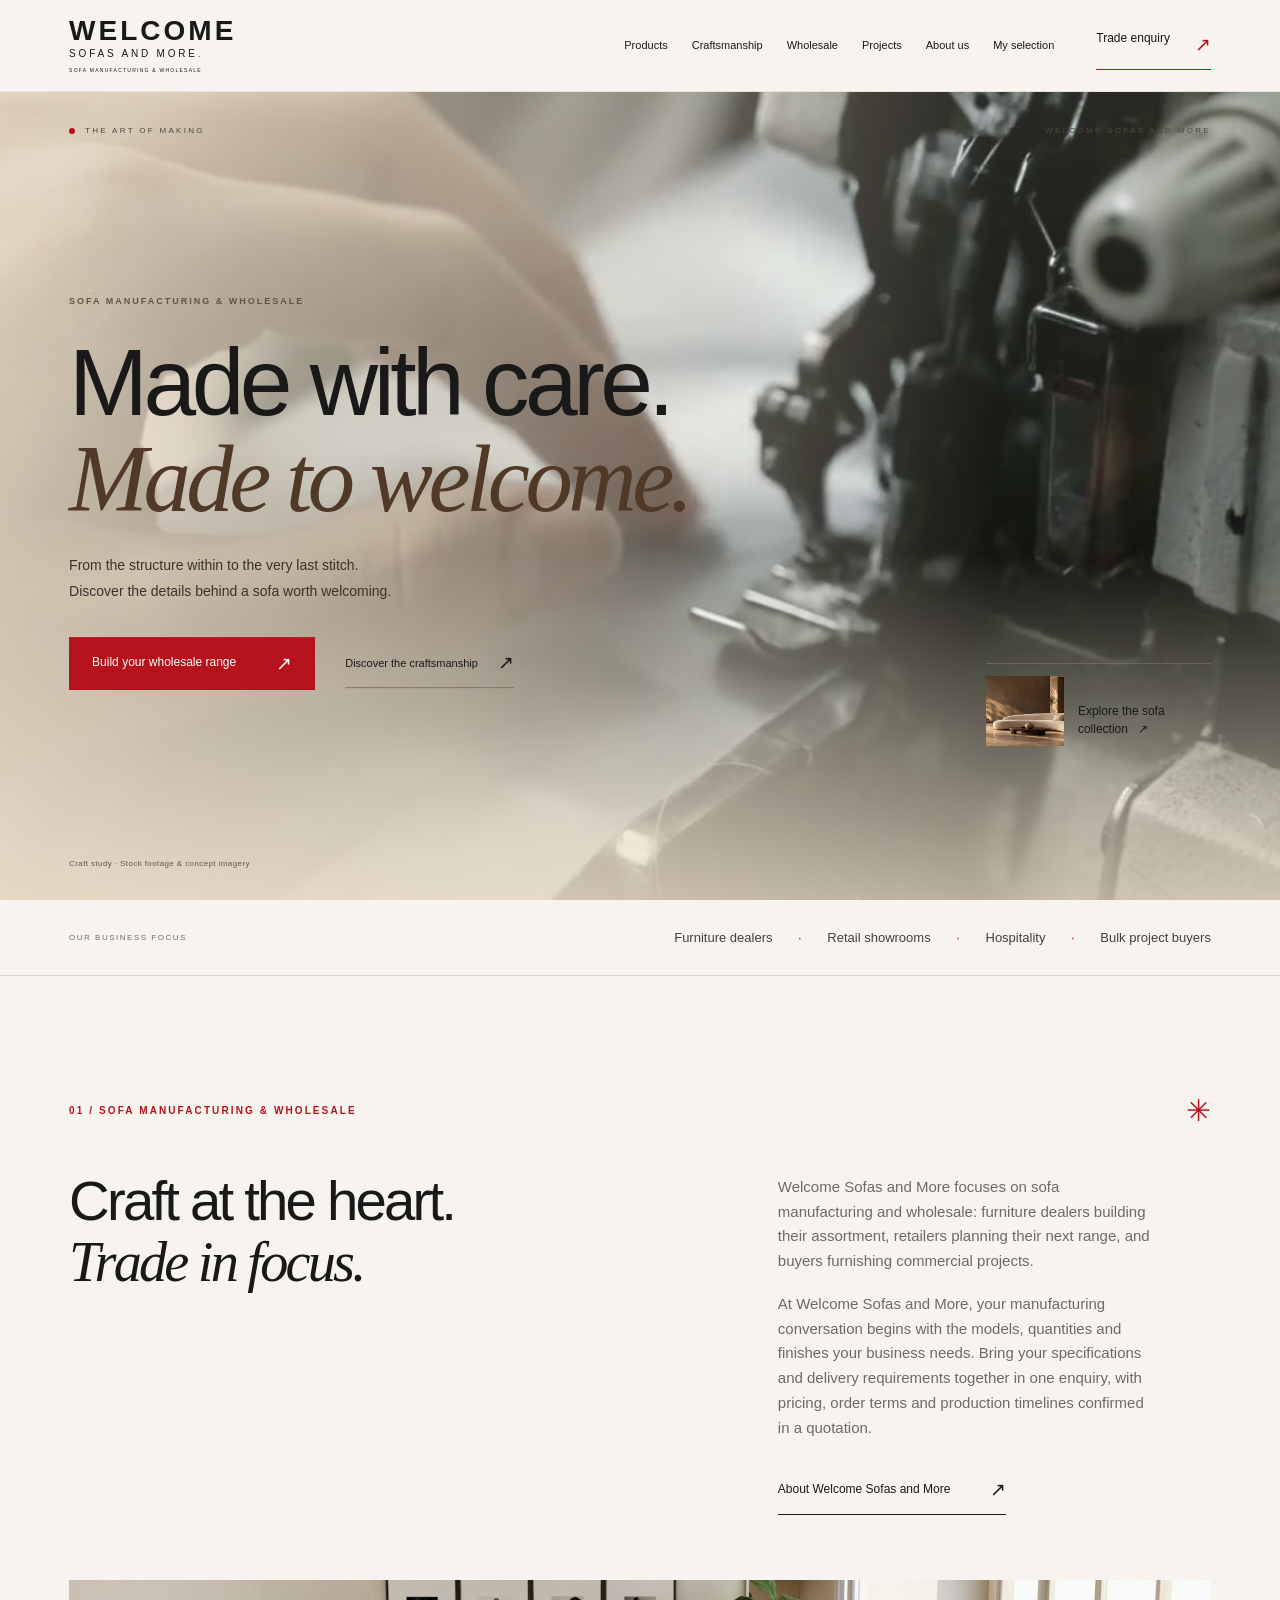
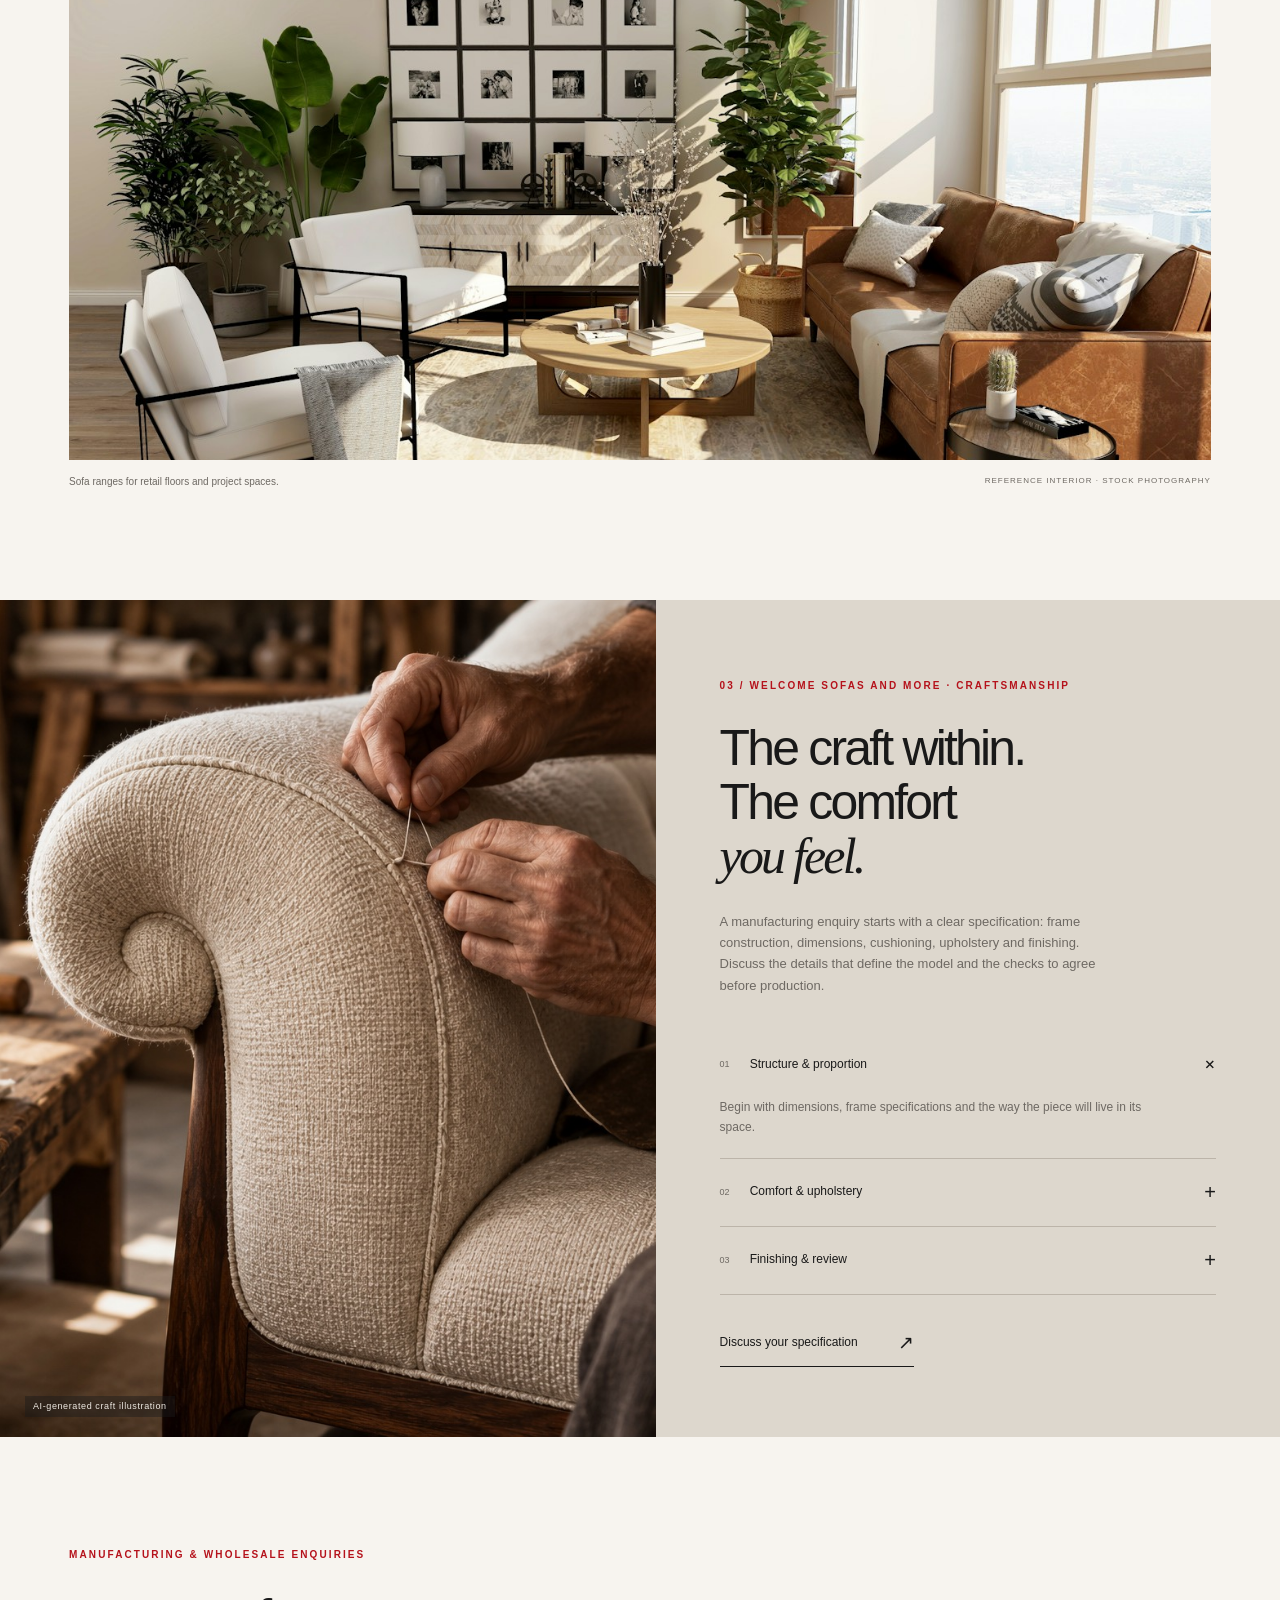
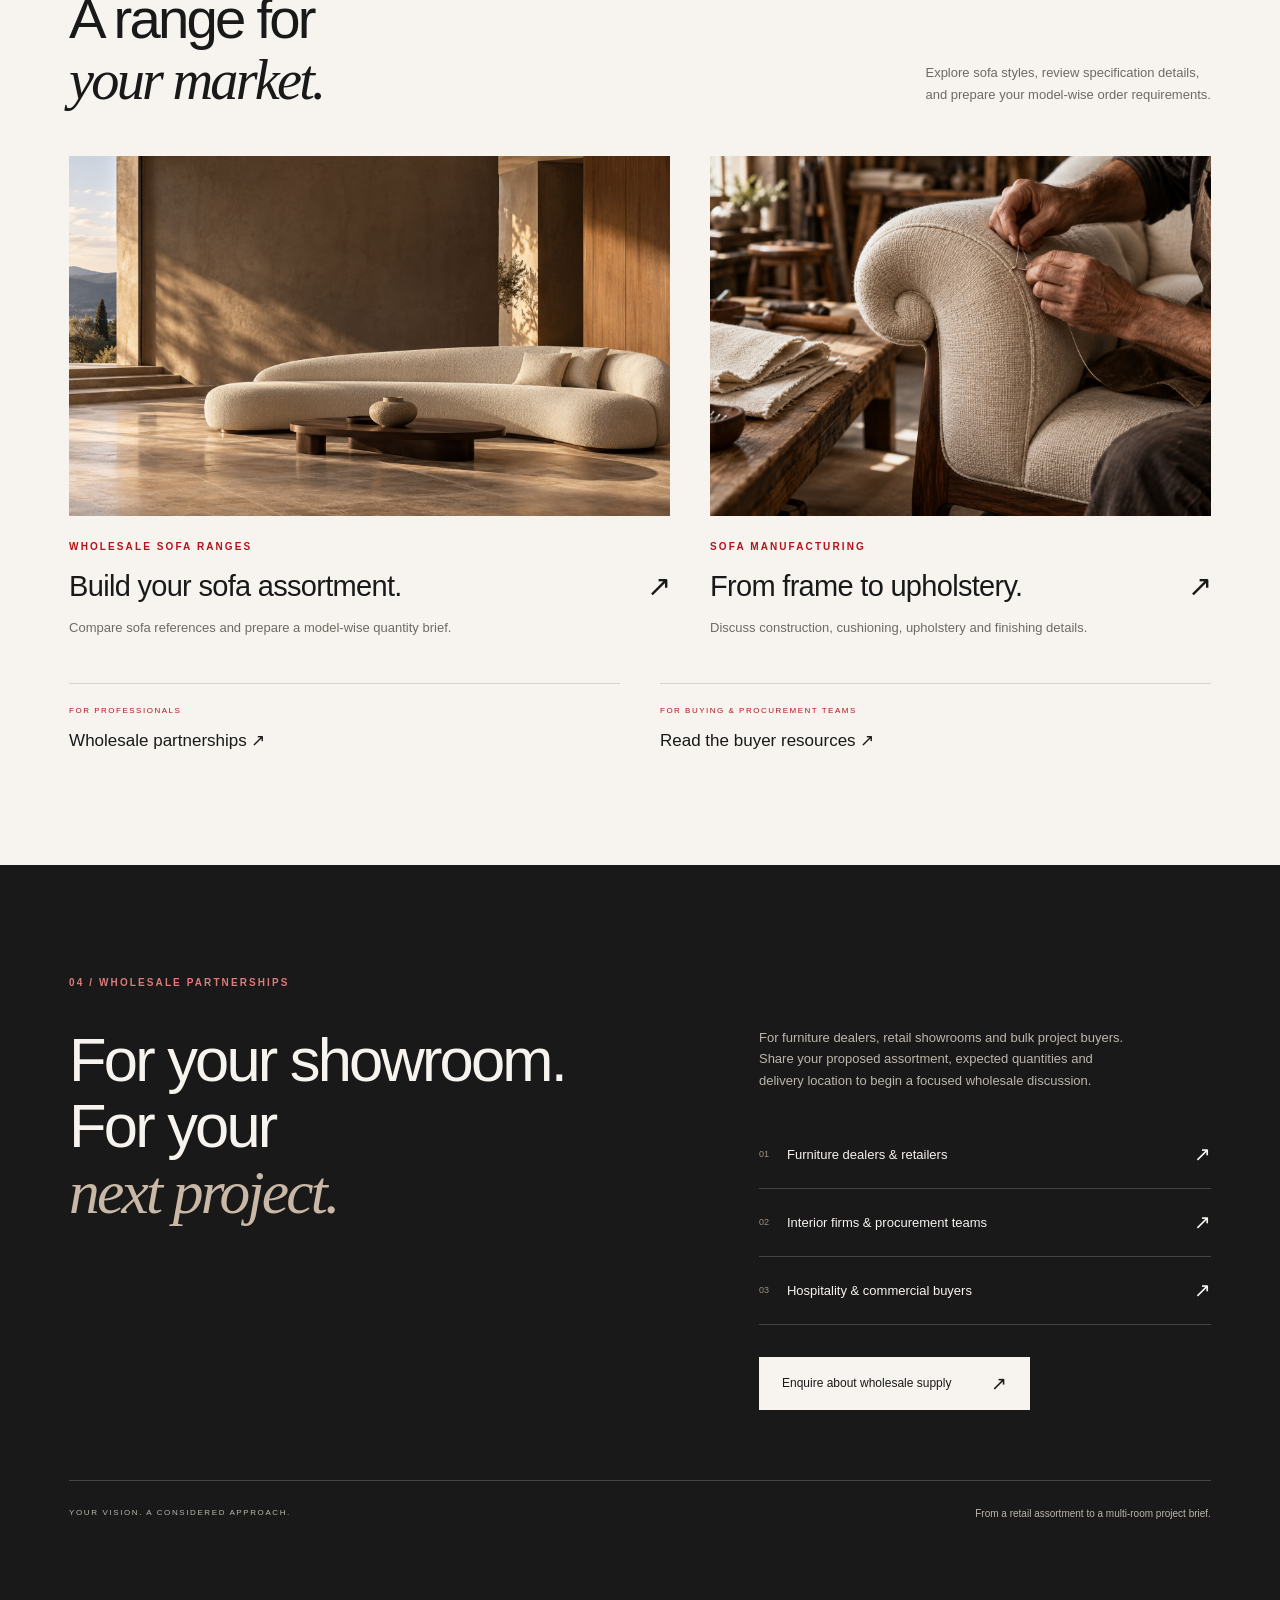
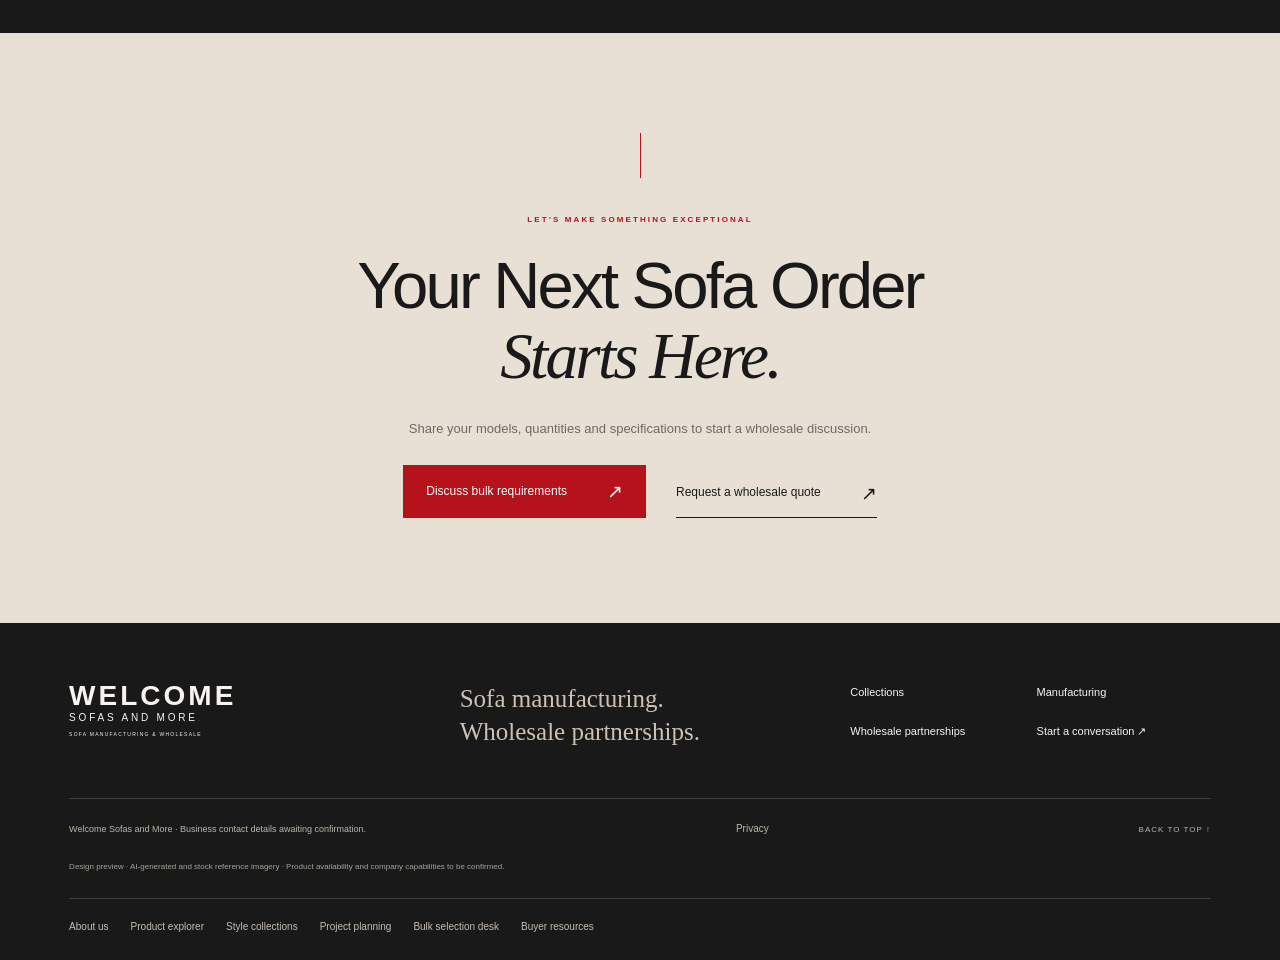
==== commit bdf77765: "Enable muted autoplay across devices and soften the video overlay" ====
--- a/index.html
+++ b/index.html
@@ -6,20 +6,20 @@
 <meta name="description" content="Sofa manufacturing and wholesale enquiries for furniture dealers, retailers, hospitality and commercial project buyers.">
 <meta name="robots" content="noindex,nofollow">
 <meta property="og:title" content="Sofa Manufacturing & Wholesale Supply"><meta property="og:description" content="Sofa manufacturing and wholesale enquiries for furniture dealers, retailers, hospitality and commercial project buyers."><meta property="og:type" content="website"><meta property="og:url" content="https://jaseelamp.github.io/welcome-sofas-and-more-site/index.html"><meta property="og:image" content="https://jaseelamp.github.io/welcome-sofas-and-more-site/assets/hero.jpg"><meta name="twitter:card" content="summary_large_image"><meta name="theme-color" content="#F7F4EF">
-<link rel="icon" href="assets/favicon.svg" type="image/svg+xml"><link rel="stylesheet" href="style.css"><link rel="preload" as="image" href="assets/craft-poster.jpg">
+<link rel="icon" href="assets/favicon.svg" type="image/svg+xml"><link rel="stylesheet" href="style.css?v=31712cf3d3"><link rel="preload" as="image" href="assets/craft-poster.jpg">
 <script src="config.js" defer></script><script src="catalog-data.js" defer></script><script src="app.js" defer></script><script src="commerce.js" defer></script>
-<script src="hero-film.js" defer></script></head>
+<script src="hero-film.js?v=649079c8af" defer></script></head>
 <body data-page="index.html">
 <div class="reading-progress" aria-hidden="true"></div>
 <a class="skip" href="#main">Skip to content</a>
 <header class="header"><a href="index.html" class="wordmark" aria-label="Home"><span data-brand><span class="brand-name">WELCOME</span><span class="brand-subname">SOFAS AND MORE<span class="brand-dot">.</span></span></span><small>SOFA MANUFACTURING & WHOLESALE</small></a><nav aria-label="Main navigation" id="navigation"><a href="products.html">Products</a><a href="craft.html">Craftsmanship</a><a href="trade.html">Wholesale</a><a href="projects.html">Projects</a><a href="about.html">About us</a><a href="bulk.html">My selection</a></nav><a class="header-cta" href="enquire.html#enquire">Trade enquiry <span>↗</span></a><button class="menu-toggle" aria-expanded="false" aria-controls="navigation" aria-label="Open navigation"><span></span><span></span></button></header>
 <main id="main"><section class="hero hero-cinema" id="home" aria-labelledby="hero-title">
 <img class="hero-poster" src="assets/craft-poster.jpg" width="1280" height="720" alt="Close-up reference of hands guiding fabric through a sewing machine" fetchpriority="high">
-<video id="hero-film" class="hero-film" muted loop playsinline preload="none" data-src="assets/craft-film.mp4" aria-hidden="true" tabindex="-1"></video>
+<video id="hero-film" class="hero-film" autoplay muted loop playsinline preload="auto" src="assets/craft-film.mp4" aria-hidden="true" tabindex="-1"></video>
 <div class="hero-shade"></div><div class="cinema-topline"><span><i></i> THE ART OF MAKING</span><span>WELCOME SOFAS AND MORE</span></div>
 <div class="hero-copy"><p class="eyebrow light">SOFA MANUFACTURING & WHOLESALE</p><h1 id="hero-title">Made with care.<br><em>Made to welcome.</em></h1><p class="hero-description">From the structure within to the very last stitch.<br class="desktop-break"> Discover the details behind a sofa worth welcoming.</p><div class="hero-actions"><a class="button red" href="enquire.html#enquire" data-enquiry="Wholesale & dealer enquiry">Build your wholesale range <span>↗</span></a><a class="text-link" href="craft.html#craft">Discover the craftsmanship <span>↗</span></a></div></div>
 <a class="cinema-aside" href="products.html"><span class="cinema-aside-image"><img src="assets/hero-small.jpg" width="900" height="506" alt="Illustrative curved sofa design" loading="lazy"></span><span><small>FROM CRAFT TO COMFORT</small>Explore the sofa collection <b>↗</b></span></a>
-<div class="cinema-bottom"><div class="film-chapters" role="group" aria-label="Craft film chapters" hidden><button type="button" data-film-time="0" aria-pressed="true"><span>01</span> Frame<i></i></button><button type="button" data-film-time="5.8" aria-pressed="false"><span>02</span> Stitch<i></i></button><button type="button" data-film-time="11.4" aria-pressed="false"><span>03</span> Form<i></i></button></div><div class="film-meta"><p id="film-caption">Craft study · Stock footage & concept imagery</p><button class="film-toggle" id="film-toggle" type="button" aria-controls="hero-film" hidden><span class="film-toggle-icon" aria-hidden="true">▶</span><span class="film-toggle-label">Play craft film</span></button></div></div>
+<div class="cinema-bottom"><div class="film-chapters" role="group" aria-label="Craft film chapters" hidden><button type="button" data-film-time="0" aria-pressed="true"><span>01</span> Frame<i></i></button><button type="button" data-film-time="5.8" aria-pressed="false"><span>02</span> Stitch<i></i></button><button type="button" data-film-time="11.4" aria-pressed="false"><span>03</span> Form<i></i></button></div><div class="film-meta"><p id="film-caption">Craft study · Stock footage & concept imagery</p></div></div>
 <p class="sr-only" id="film-status" role="status"></p></section><div class="sector-strip"><span>OUR BUSINESS FOCUS</span><p>Furniture dealers <b>·</b> Retail showrooms <b>·</b> Hospitality <b>·</b> Bulk project buyers</p></div><section class="section philosophy" id="philosophy"><div class="section-kicker"><span class="index">01 / SOFA MANUFACTURING & WHOLESALE</span><span class="tiny-mark">✳</span></div><div class="philosophy-layout"><h2>Craft at the heart.<br><em>Trade in focus.</em></h2><div class="philosophy-copy"><p>Welcome Sofas and More focuses on sofa manufacturing and wholesale: furniture dealers building their assortment, retailers planning their next range, and buyers furnishing commercial projects.</p><p>At Welcome Sofas and More, your manufacturing conversation begins with the models, quantities and finishes your business needs. Bring your specifications and delivery requirements together in one enquiry, with pricing, order terms and production timelines confirmed in a quotation.</p><a class="line-link" href="about.html">About Welcome Sofas and More <span>↗</span></a></div></div><figure class="statement-image"><img src="assets/interior.jpg" width="1400" height="1050" loading="lazy" alt="Warm residential living space with leather seating and natural materials"><figcaption><span>Sofa ranges for retail floors and project spaces.</span><span>REFERENCE INTERIOR · STOCK PHOTOGRAPHY</span></figcaption></figure></section><section class="craft" id="craft"><div class="craft-image"><img src="assets/craft.jpg" width="1536" height="1024" loading="lazy" alt="Illustrative close-up of hands stitching a textured upholstered armrest"><span class="image-note">AI-generated craft illustration</span></div><div class="craft-copy"><p class="index">03 / WELCOME SOFAS AND MORE · CRAFTSMANSHIP</p><h2>The craft within.<br>The comfort<br><em>you feel.</em></h2><p>A manufacturing enquiry starts with a clear specification: frame construction, dimensions, cushioning, upholstery and finishing. Discuss the details that define the model and the checks to agree before production.</p><div class="craft-steps"><details open><summary><span>01</span> Structure & proportion <b>+</b></summary><p>Begin with dimensions, frame specifications and the way the piece will live in its space.</p></details><details><summary><span>02</span> Comfort & upholstery <b>+</b></summary><p>Discuss seat depth, cushion feel, upholstery composition and the performance your project needs.</p></details><details><summary><span>03</span> Finishing & review <b>+</b></summary><p>Agree on seam details, finish samples and inspection criteria before production is confirmed.</p></details></div><a class="line-link" href="enquire.html#enquire" data-enquiry="Custom sofa requirements">Discuss your specification <span>↗</span></a></div></section><section class="section home-discover"><div class="section-heading"><div><p class="index">MANUFACTURING & WHOLESALE ENQUIRIES</p><h2>A range for<br><em>your market.</em></h2></div><p>Explore sofa styles, review specification details,<br>and prepare your model-wise order requirements.</p></div><div class="discover-grid"><a href="products.html"><img src="assets/hero.jpg" width="1672" height="941" loading="lazy" alt="Sculptural ivory sofa"><span class="index">WHOLESALE SOFA RANGES</span><h3>Build your sofa assortment. <span>↗</span></h3><p>Compare sofa references and prepare a model-wise quantity brief.</p></a><a href="craft.html"><img src="assets/craft.jpg" width="1536" height="1024" loading="lazy" alt="Illustrative upholstery craft detail"><span class="index">SOFA MANUFACTURING</span><h3>From frame to upholstery. <span>↗</span></h3><p>Discuss construction, cushioning, upholstery and finishing details.</p></a></div><div class="discover-links"><a href="trade.html"><span>FOR PROFESSIONALS</span> Wholesale partnerships ↗</a><a href="journal.html"><span>FOR BUYING & PROCUREMENT TEAMS</span> Read the buyer resources ↗</a></div></section><section class="section partnerships" id="partnerships"><p class="index">04 / WHOLESALE PARTNERSHIPS</p><div class="partnership-layout"><h2>For your showroom.<br>For your<br><em>next project.</em></h2><div><p>For furniture dealers, retail showrooms and bulk project buyers. Share your proposed assortment, expected quantities and delivery location to begin a focused wholesale discussion.</p><div class="partner-list"><a href="enquire.html#enquire" data-enquiry="Wholesale & dealer enquiry"><span>01</span> Furniture dealers & retailers <b>↗</b></a><a href="enquire.html#enquire" data-enquiry="Interior designer & architect partnership"><span>02</span> Interior firms & procurement teams <b>↗</b></a><a href="enquire.html#enquire" data-enquiry="Hospitality & commercial project"><span>03</span> Hospitality & commercial buyers <b>↗</b></a></div><a class="button ivory" href="enquire.html#enquire" data-enquiry="Wholesale & dealer enquiry">Enquire about wholesale supply <span>↗</span></a></div></div><div class="partnership-foot"><span>YOUR VISION. A CONSIDERED APPROACH.</span><span>From a retail assortment to a multi-room project brief.</span></div></section><section class="finale"><p class="index">LET’S MAKE SOMETHING EXCEPTIONAL</p><h2>Your Next Sofa Order<br><em>Starts Here.</em></h2><p>Share your models, quantities and specifications to start a wholesale discussion.</p><div><a class="button red" href="enquire.html#enquire" data-enquiry="Wholesale & dealer enquiry">Discuss bulk requirements <span>↗</span></a><a class="line-link" href="enquire.html#enquire" data-enquiry="Wholesale & dealer enquiry">Request a wholesale quote <span>↗</span></a></div></section></main>
 <footer><div class="footer-top"><a href="index.html" class="wordmark"><span data-brand><span class="brand-name">WELCOME</span><span class="brand-subname">SOFAS AND MORE<span class="brand-dot">.</span></span></span><small>SOFA MANUFACTURING & WHOLESALE</small></a><p>Sofa manufacturing.<br>Wholesale partnerships.</p><div><a href="collections.html#collections">Collections</a><a href="craft.html#craft">Manufacturing</a><a href="trade.html#partnerships">Wholesale partnerships</a><a href="enquire.html#enquire">Start a conversation ↗</a></div></div><div class="footer-bottom"><span>Welcome Sofas and More · Business contact details awaiting confirmation.</span><button data-policy>Privacy</button><a href="#main">BACK TO TOP ↑</a></div><p class="footer-disclosure">Design preview · AI-generated and stock reference imagery · Product availability and company capabilities to be confirmed.</p><div class="footer-explore"><a href="about.html">About us</a><a href="products.html">Product explorer</a><a href="collections.html">Style collections</a><a href="projects.html">Project planning</a><a href="bulk.html">Bulk selection desk</a><a href="journal.html">Buyer resources</a></div></footer>
 
--- a/style.css
+++ b/style.css
@@ -18,21 +18,21 @@
 .hero-cinema{height:calc(100svh - 92px);min-height:650px;max-height:940px;background:#eee1cd;color:var(--ink);isolation:isolate}
 .hero-cinema .hero-poster,.hero-film{position:absolute;inset:0;width:100%;height:100%;object-fit:cover;object-position:center;z-index:-3}
 .hero-film{opacity:0;transition:opacity 1s ease}.film-ready .hero-film{opacity:1}
-.hero-cinema .hero-shade{z-index:-2;background:linear-gradient(90deg,rgba(238,225,205,.97),rgba(238,225,205,.82) 36%,rgba(238,225,205,.30) 78%),linear-gradient(0deg,rgba(238,225,205,.96),transparent 43%,rgba(238,225,205,.32))}
+.hero-cinema .hero-shade{z-index:-2;background:linear-gradient(90deg,rgba(238,225,205,.82),rgba(238,225,205,.58) 36%,rgba(238,225,205,.08) 78%),linear-gradient(0deg,rgba(238,225,205,.75),transparent 43%,rgba(238,225,205,.10))}
 .cinema-topline{position:absolute;top:32px;left:var(--gutter);right:var(--gutter);display:flex;justify-content:space-between;gap:25px;font-size:8px;letter-spacing:2.3px;color:#51483e}
 .cinema-topline>span:first-child{display:flex;align-items:center;gap:10px}.cinema-topline i{width:6px;height:6px;display:inline-block;border-radius:50%;background:var(--red)}
 .hero-cinema .hero-copy{position:absolute;left:0;top:50%;transform:translateY(-51%);padding:0 var(--gutter);max-width:1100px}
-.hero-cinema h1{font-size:clamp(66px,7.4vw,112px);line-height:1.02;letter-spacing:-4.5px;margin:25px 0}.hero-cinema h1 em{color:#725340}.hero-cinema .eyebrow.light{color:#655342}.hero-cinema .text-link{color:var(--ink);border-color:#887463}.hero-cinema .text-link:hover{color:var(--red)}
-.hero-cinema .hero-description{font-size:14px;line-height:1.85;color:#514940}.hero-cinema .hero-actions{margin-top:32px;gap:30px}
+.hero-cinema h1{font-size:clamp(66px,7.4vw,112px);line-height:1.02;letter-spacing:-4.5px;margin:25px 0}.hero-cinema h1 em{color:#503927}.hero-cinema .eyebrow.light{color:#655342}.hero-cinema .text-link{color:var(--ink);border-color:#887463}.hero-cinema .text-link:hover{color:var(--red)}
+.hero-cinema .hero-description{font-size:14px;line-height:1.85;color:#39332c}.hero-cinema .hero-actions{margin-top:32px;gap:30px}
 .cinema-aside{position:absolute;right:var(--gutter);bottom:154px;width:225px;border-top:1px solid #8d7e6b80;padding-top:12px;display:grid;grid-template-columns:78px 1fr;gap:14px;align-items:center}
 .cinema-aside-image{overflow:hidden}.cinema-aside img{height:70px;transition:transform .5s}.cinema-aside:hover img{transform:scale(1.08)}.cinema-aside>span:last-child{font-size:12px;line-height:1.5}.cinema-aside small{display:block;font-size:7px;letter-spacing:1.1px;color:#5f5144;margin-bottom:8px}.cinema-aside b{font-weight:400;margin-left:7px}
 .cinema-bottom{position:absolute;bottom:30px;left:var(--gutter);right:var(--gutter);display:flex;justify-content:space-between;align-items:flex-end;gap:40px}
 .film-chapters{display:flex;gap:22px;width:min(460px,48%)}.film-chapters button{position:relative;text-align:left;padding:12px 0 15px;color:#66594b;font-size:12px;flex:1;border-bottom:1px solid #897c6855;transition:color .2s}
 .film-chapters button span{display:block;font-size:8px;letter-spacing:1px;margin-bottom:8px}.film-chapters button[aria-pressed=true]{color:var(--ink)}.film-chapters i{position:absolute;bottom:-1px;left:0;width:100%;height:2px;background:var(--red);transform:scaleX(var(--chapter-progress,0));transform-origin:left;transition:transform .25s linear}
-.film-meta{display:flex;align-items:center;gap:25px}.film-meta p{color:#63574a;font-size:8px;letter-spacing:.4px;max-width:190px}.film-toggle{display:flex;align-items:center;gap:10px;font-size:10px;color:var(--ink);white-space:nowrap;padding:8px 0}.film-toggle-icon{display:grid;place-items:center;width:36px;height:36px;border:1px solid #897b68;border-radius:50%;font-size:11px}.film-toggle:hover .film-toggle-icon{background:#e4d9ca}
+.film-meta{display:flex;align-items:center;gap:25px}.film-meta p{color:#63574a;font-size:8px;letter-spacing:.4px;max-width:190px}
 .sr-only{position:absolute;width:1px;height:1px;margin:-1px;padding:0;overflow:hidden;clip-path:inset(50%);white-space:nowrap;border:0}
 @media(max-width:1100px){.cinema-aside{display:none}.hero-cinema h1{font-size:clamp(66px,8.5vw,96px)}.film-meta{gap:16px}}
-@media(max-width:760px){.hero-cinema{height:calc(100svh - 74px);min-height:690px;max-height:920px}.cinema-topline{top:25px;font-size:7px;letter-spacing:1.4px}.cinema-topline>span:last-child{display:none}.hero-cinema .hero-copy{top:43%;transform:translateY(-50%);width:100%}.hero-cinema .eyebrow{font-size:7px;letter-spacing:1.4px}.hero-cinema h1{font-size:clamp(45px,9.8vw,72px);letter-spacing:-2.5px;line-height:1.05;margin:22px 0}.hero-cinema .hero-description{font-size:12px;max-width:310px}.hero-cinema .hero-actions{align-items:flex-start;flex-direction:column;gap:14px;margin-top:24px}.hero-cinema .button{gap:25px;min-height:49px;font-size:11px}.hero-cinema .text-link{font-size:10px}.hero-cinema .hero-shade{background:linear-gradient(90deg,rgba(238,225,205,.96),rgba(238,225,205,.68)),linear-gradient(0deg,rgba(238,225,205,.98),transparent 60%)}.hero-cinema .hero-poster,.hero-film{object-position:60% center}.cinema-bottom{bottom:22px;flex-direction:column;align-items:stretch;gap:19px}.film-chapters{width:100%;gap:20px}.film-chapters button{font-size:11px;padding-bottom:10px}.film-chapters button span{margin-bottom:4px}.film-meta{justify-content:space-between;gap:12px}.film-meta p{max-width:155px;font-size:7px}.film-toggle{font-size:9px}.film-toggle-icon{width:30px;height:30px}}
+@media(max-width:760px){.hero-cinema{height:calc(100svh - 74px);min-height:690px;max-height:920px}.cinema-topline{top:25px;font-size:7px;letter-spacing:1.4px}.cinema-topline>span:last-child{display:none}.hero-cinema .hero-copy{top:43%;transform:translateY(-50%);width:100%}.hero-cinema .eyebrow{font-size:7px;letter-spacing:1.4px}.hero-cinema h1{font-size:clamp(45px,9.8vw,72px);letter-spacing:-2.5px;line-height:1.05;margin:22px 0}.hero-cinema .hero-description{font-size:12px;max-width:310px}.hero-cinema .hero-actions{align-items:flex-start;flex-direction:column;gap:14px;margin-top:24px}.hero-cinema .button{gap:25px;min-height:49px;font-size:11px}.hero-cinema .text-link{font-size:10px}.hero-cinema .hero-shade{background:linear-gradient(90deg,rgba(238,225,205,.84),rgba(238,225,205,.35)),linear-gradient(0deg,rgba(238,225,205,.82),transparent 60%)}.hero-cinema .hero-poster,.hero-film{object-position:60% center}.cinema-bottom{bottom:22px;flex-direction:column;align-items:stretch;gap:19px}.film-chapters{width:100%;gap:20px}.film-chapters button{font-size:11px;padding-bottom:10px}.film-chapters button span{margin-bottom:4px}.film-meta{justify-content:space-between;gap:12px}.film-meta p{max-width:155px;font-size:7px}}
 @media(prefers-reduced-motion:reduce){.hero-film,.film-chapters i,.cinema-aside img{transition:none}}
 
 /* About Welcome Sofas and More */
